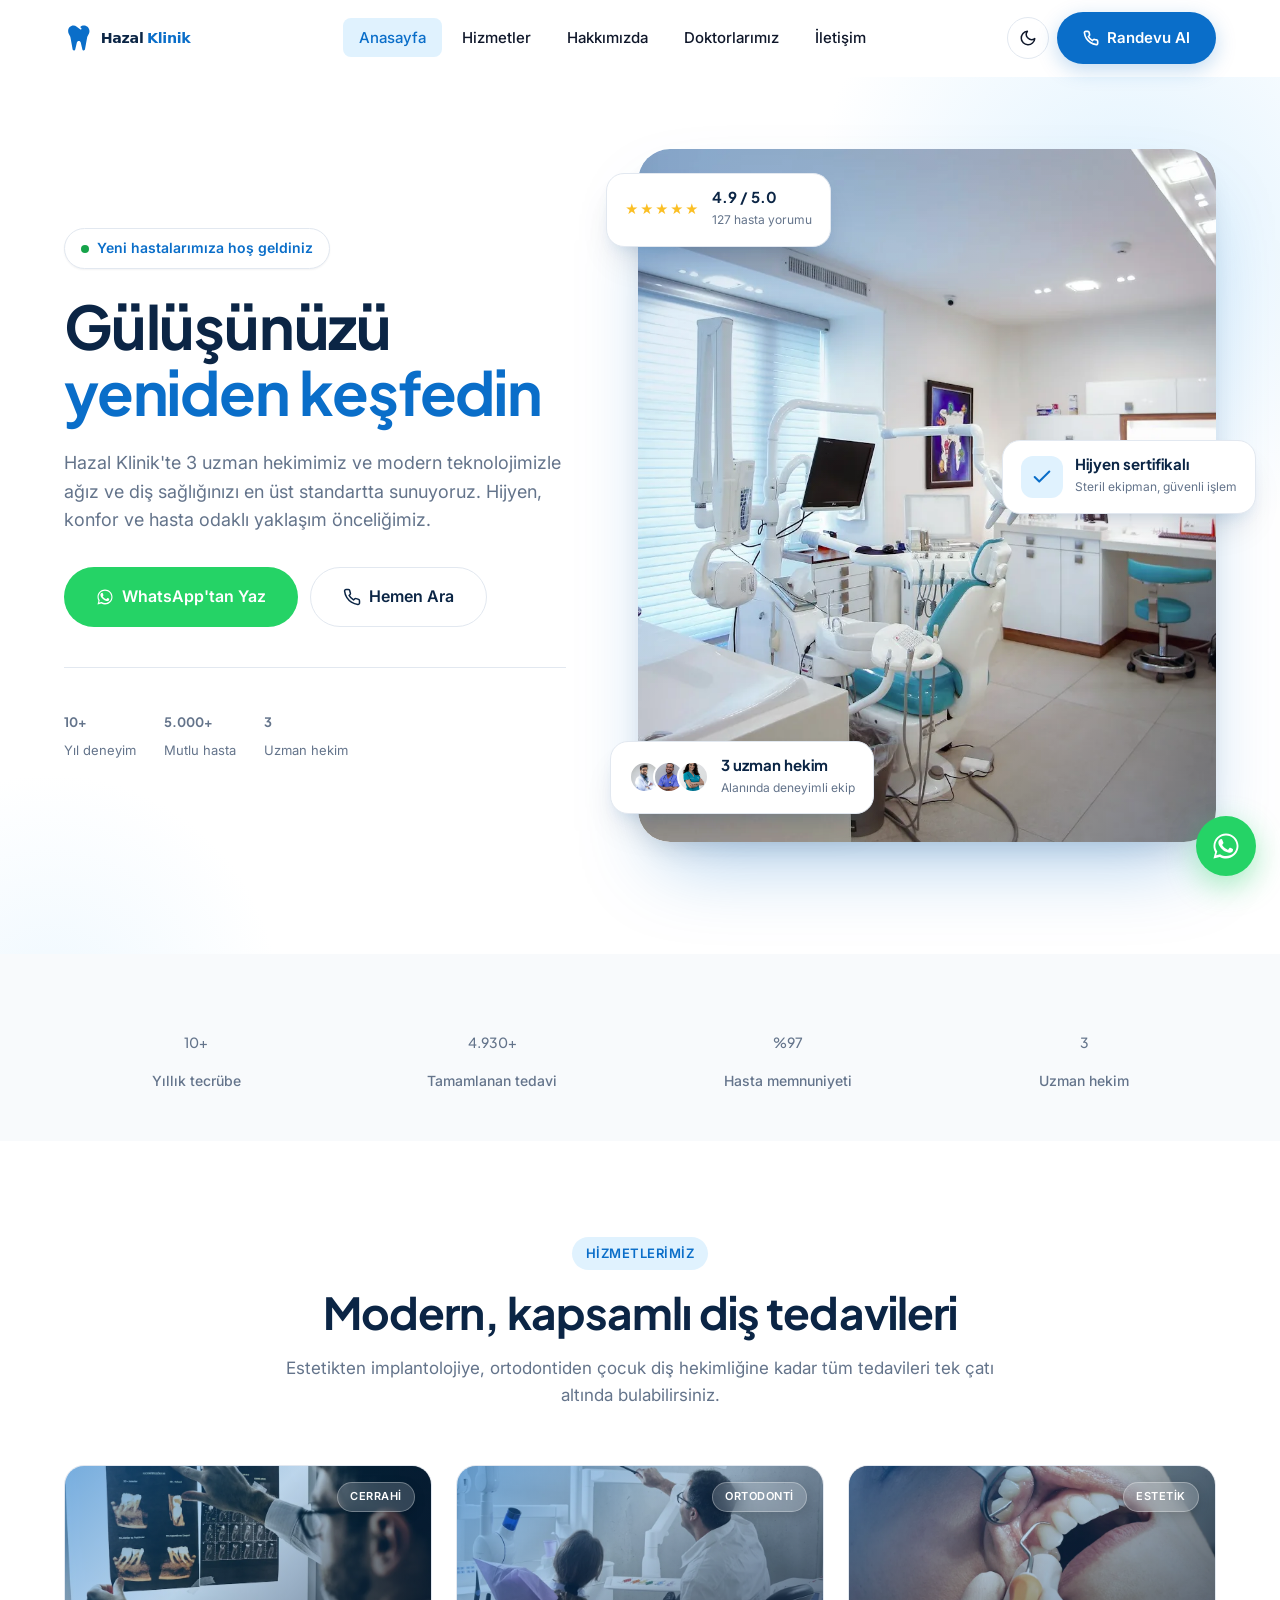
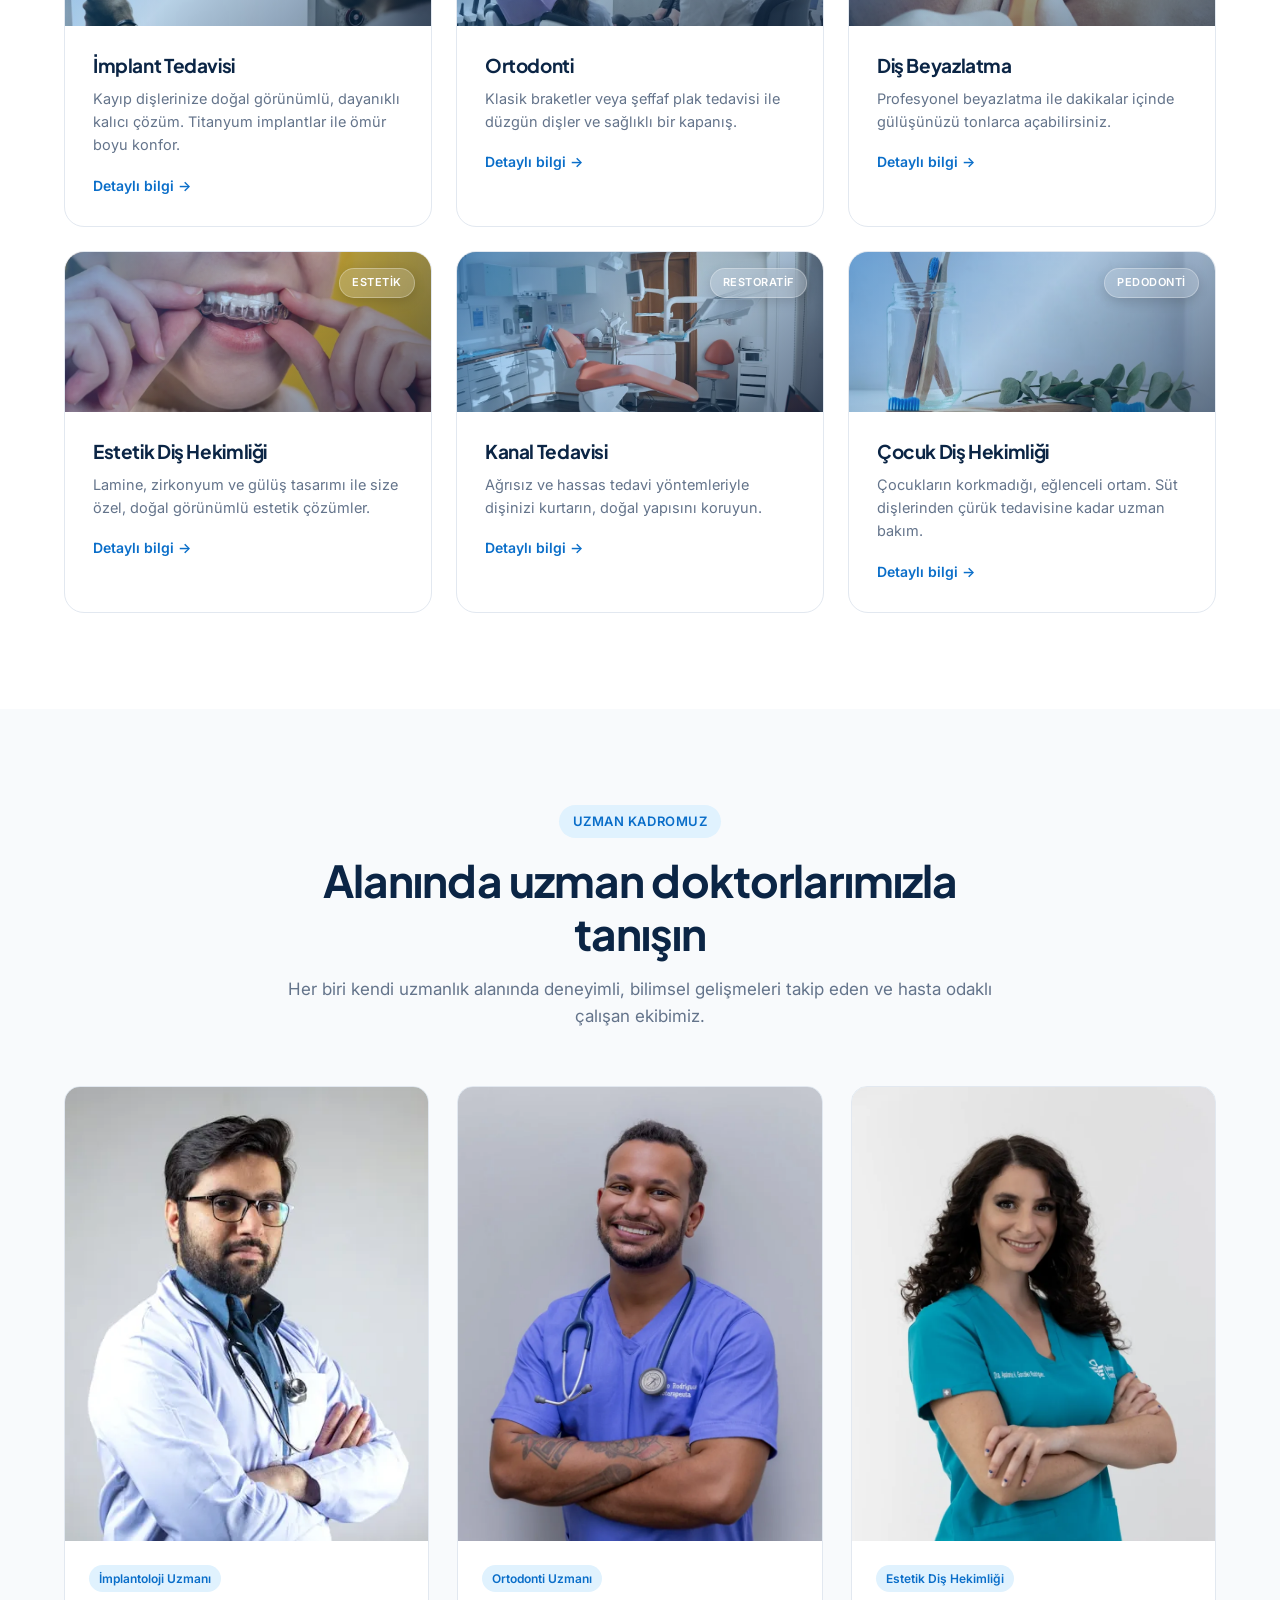
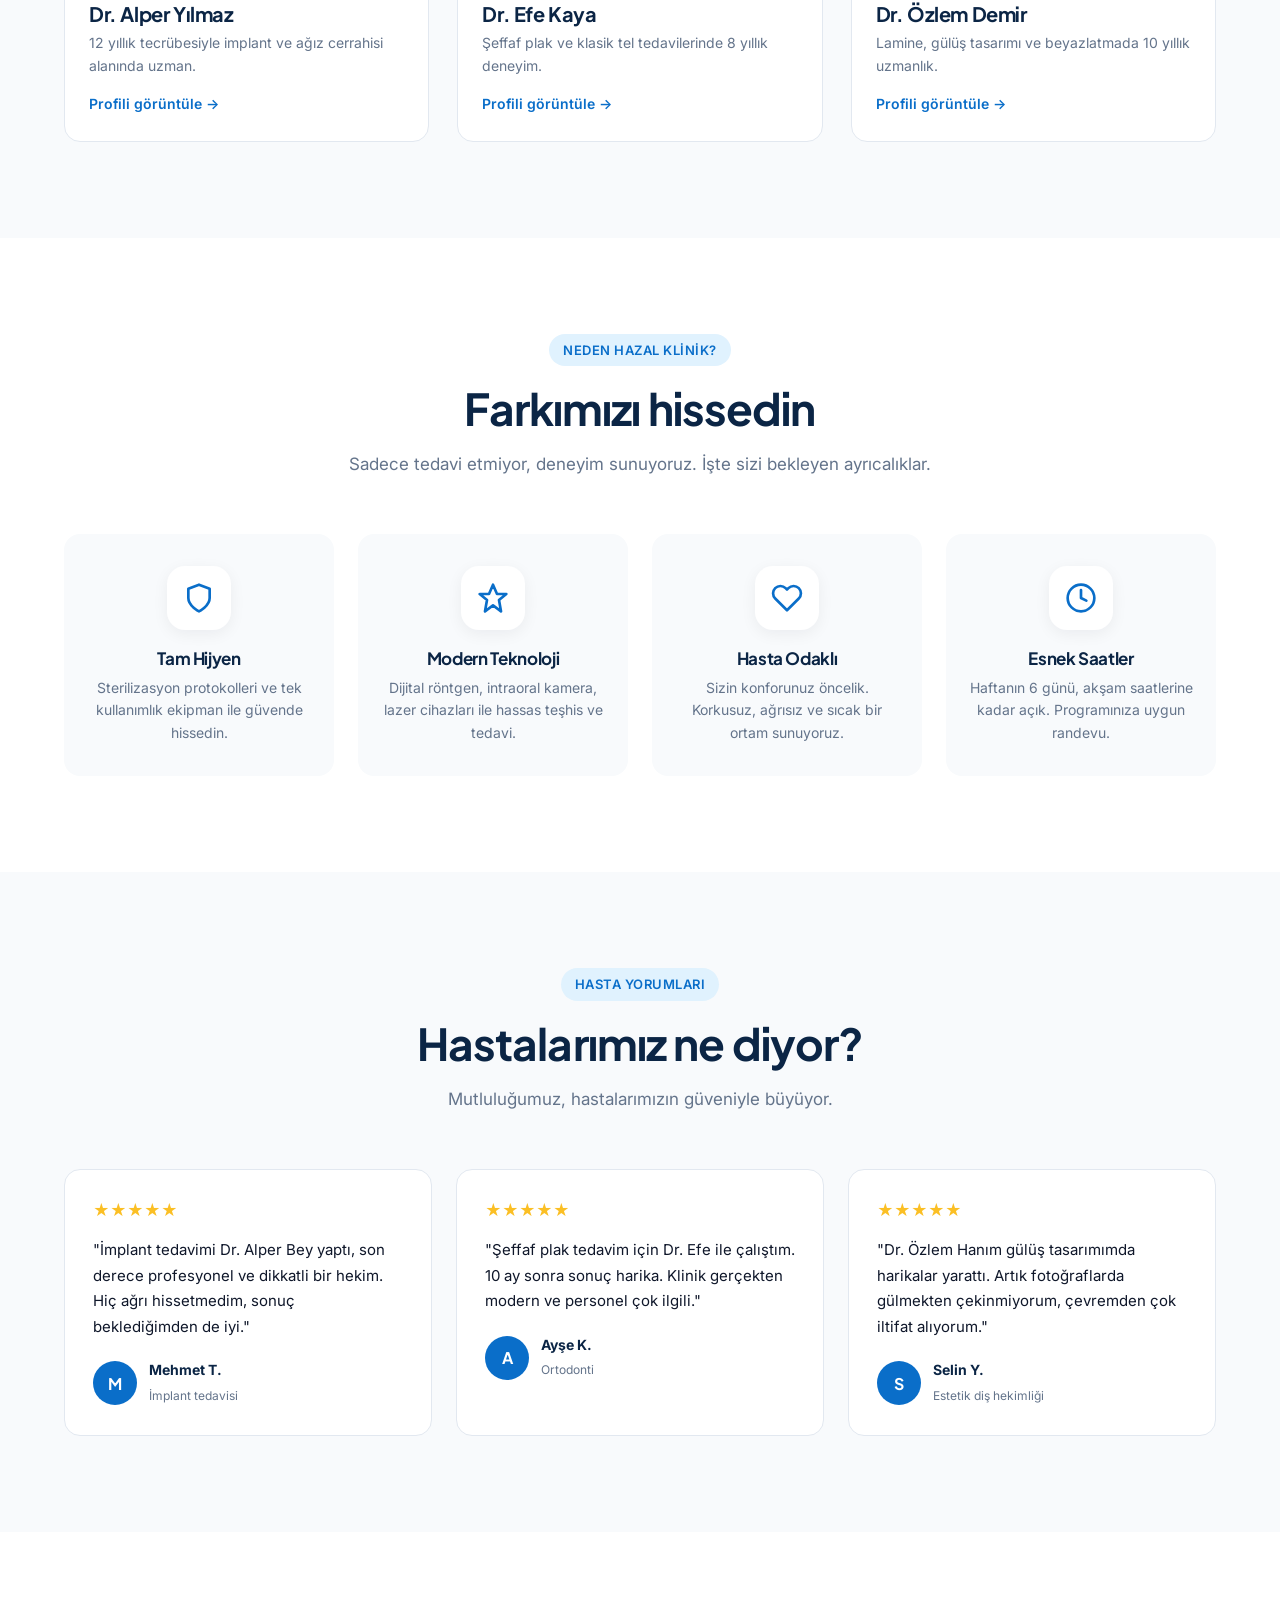
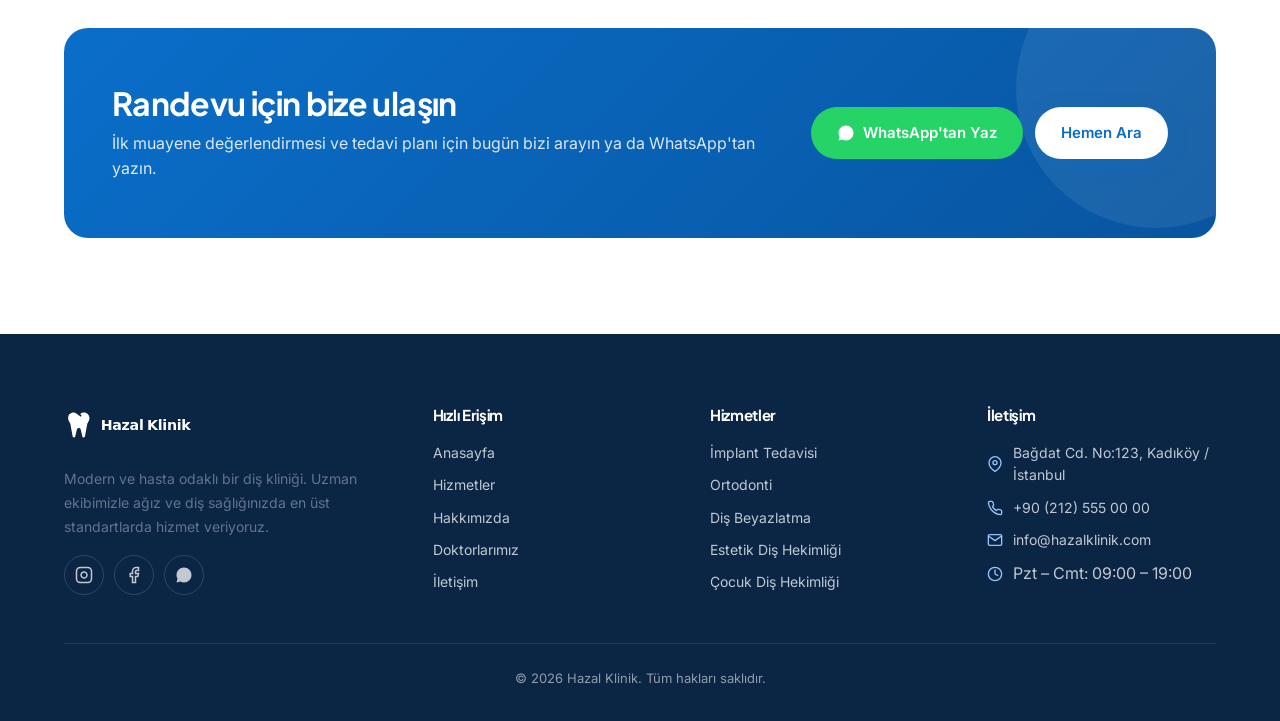
==== index.html @ 2b38f6cb "Initial commit: Hazal Klinik website - Multi-page static site (HTML/CSS/Vanilla JS) - Pages: home, s" ====
<!DOCTYPE html>
<html lang="tr">
<head>
  <meta charset="UTF-8">
  <meta name="viewport" content="width=device-width, initial-scale=1.0">
  <title>Hazal Klinik — Modern Diş Sağlığı Kliniği | İstanbul</title>
  <meta name="description" content="Hazal Klinik, alanında uzman 3 hekimle implant, ortodonti, estetik diş hekimliği ve daha fazlasında modern, hasta odaklı diş tedavi hizmetleri sunar.">
  <meta name="theme-color" content="#0a6ec9">
  <meta property="og:title" content="Hazal Klinik — Modern Diş Sağlığı Kliniği">
  <meta property="og:description" content="Uzman ekibimiz ve modern teknolojimizle gülüşünüze değer katıyoruz.">
  <meta property="og:type" content="website">
  <link rel="icon" type="image/svg+xml" href="assets/images/favicon.svg">
  <link rel="preconnect" href="https://fonts.googleapis.com">
  <link rel="preconnect" href="https://fonts.gstatic.com" crossorigin>
  <link href="https://fonts.googleapis.com/css2?family=Inter:wght@400;500;600&family=Plus+Jakarta+Sans:wght@500;600;700;800&display=swap" rel="stylesheet">
  <link rel="stylesheet" href="css/style.css">
  <script>
    (function() {
      try {
        var s = localStorage.getItem('theme');
        var t = s || (window.matchMedia && window.matchMedia('(prefers-color-scheme: dark)').matches ? 'dark' : 'light');
        document.documentElement.setAttribute('data-theme', t);
      } catch (_) {}
    })();
  </script>
</head>
<body>

<header class="site-header" id="siteHeader">
  <div class="container nav-wrap">
    <a href="index.html" class="logo" aria-label="Hazal Klinik anasayfa">
      <img class="logo-light" src="assets/images/logo.svg" alt="Hazal Klinik" width="260" height="64">
      <img class="logo-dark" src="assets/images/logo-dark.svg" alt="Hazal Klinik" width="260" height="64">
    </a>
    <nav class="site-nav" id="siteNav" aria-label="Ana menü">
      <ul class="nav-links">
        <li><a href="index.html" class="active">Anasayfa</a></li>
        <li><a href="hizmetler.html">Hizmetler</a></li>
        <li><a href="hakkimizda.html">Hakkımızda</a></li>
        <li><a href="doktorlar.html">Doktorlarımız</a></li>
        <li><a href="iletisim.html">İletişim</a></li>
      </ul>
    </nav>
    <div class="nav-cta">
      <button class="theme-toggle" id="themeToggle" type="button" aria-label="Koyu temaya geç" title="Tema değiştir">
        <svg class="icon-moon" viewBox="0 0 24 24" fill="none" stroke="currentColor" stroke-width="2" stroke-linecap="round" stroke-linejoin="round" aria-hidden="true"><path d="M21 12.79A9 9 0 1 1 11.21 3 7 7 0 0 0 21 12.79z"/></svg>
        <svg class="icon-sun" viewBox="0 0 24 24" fill="none" stroke="currentColor" stroke-width="2" stroke-linecap="round" stroke-linejoin="round" aria-hidden="true"><circle cx="12" cy="12" r="4"/><path d="M12 2v2M12 20v2M4.93 4.93l1.41 1.41M17.66 17.66l1.41 1.41M2 12h2M20 12h2M4.93 19.07l1.41-1.41M17.66 6.34l1.41-1.41"/></svg>
      </button>
      <a href="tel:+902125550000" class="btn btn-primary">
        <svg width="16" height="16" viewBox="0 0 24 24" fill="none" stroke="currentColor" stroke-width="2.5" stroke-linecap="round" stroke-linejoin="round"><path d="M22 16.92v3a2 2 0 0 1-2.18 2 19.79 19.79 0 0 1-8.63-3.07 19.5 19.5 0 0 1-6-6 19.79 19.79 0 0 1-3.07-8.67A2 2 0 0 1 4.11 2h3a2 2 0 0 1 2 1.72 12.84 12.84 0 0 0 .7 2.81 2 2 0 0 1-.45 2.11L8.09 9.91a16 16 0 0 0 6 6l1.27-1.27a2 2 0 0 1 2.11-.45 12.84 12.84 0 0 0 2.81.7A2 2 0 0 1 22 16.92z"/></svg>
        Randevu Al
      </a>
      <button class="nav-toggle" id="navToggle" aria-label="Menüyü aç/kapa" aria-expanded="false">
        <svg viewBox="0 0 24 24" fill="none" stroke="currentColor" stroke-width="2" stroke-linecap="round" stroke-linejoin="round"><line x1="3" y1="6" x2="21" y2="6"/><line x1="3" y1="12" x2="21" y2="12"/><line x1="3" y1="18" x2="21" y2="18"/></svg>
      </button>
    </div>
  </div>
</header>

<main>

  <!-- HERO -->
  <section class="hero">
    <div class="container hero-grid">
      <div class="hero-content">
        <span class="hero-eyebrow"><span class="dot"></span> Yeni hastalarımıza hoş geldiniz</span>
        <h1>Gülüşünüzü <span class="accent">yeniden keşfedin</span></h1>
        <p class="hero-lede">Hazal Klinik'te 3 uzman hekimimiz ve modern teknolojimizle ağız ve diş sağlığınızı en üst standartta sunuyoruz. Hijyen, konfor ve hasta odaklı yaklaşım önceliğimiz.</p>
        <div class="hero-ctas">
          <a href="https://wa.me/902125550000?text=Merhaba,%20randevu%20almak%20istiyorum." class="btn btn-whatsapp btn-lg" target="_blank" rel="noopener">
            <svg width="18" height="18" viewBox="0 0 24 24" fill="currentColor"><path d="M17.5 14.4c-.3-.2-1.8-.9-2-1-.3-.1-.5-.2-.7.2-.2.3-.8 1-.9 1.2-.2.2-.3.2-.6.1-.3-.2-1.3-.5-2.5-1.5-.9-.8-1.5-1.8-1.7-2.1-.2-.3 0-.5.1-.6.1-.1.3-.4.4-.5.1-.2.2-.3.3-.5.1-.2 0-.4 0-.5-.1-.2-.7-1.6-.9-2.2-.2-.6-.5-.5-.7-.5h-.6c-.2 0-.5.1-.8.4-.3.3-1 1-1 2.4 0 1.4 1 2.8 1.2 3 .1.2 2 3.1 4.9 4.3 2.9 1.2 2.9.8 3.4.7.5-.1 1.8-.7 2-1.4.2-.7.2-1.3.2-1.4-.1-.2-.3-.2-.6-.4zM12 2C6.5 2 2 6.5 2 12c0 1.8.5 3.5 1.3 5L2 22l5.1-1.3c1.5.8 3.2 1.3 4.9 1.3 5.5 0 10-4.5 10-10S17.5 2 12 2zm0 18c-1.6 0-3.1-.4-4.4-1.2l-.3-.2-3.2.8.9-3.1-.2-.3C3.9 14.7 3.5 13.4 3.5 12c0-4.7 3.8-8.5 8.5-8.5s8.5 3.8 8.5 8.5-3.8 8-8.5 8z"/></svg>
            WhatsApp'tan Yaz
          </a>
          <a href="tel:+902125550000" class="btn btn-outline btn-lg">
            <svg width="18" height="18" viewBox="0 0 24 24" fill="none" stroke="currentColor" stroke-width="2" stroke-linecap="round" stroke-linejoin="round"><path d="M22 16.92v3a2 2 0 0 1-2.18 2 19.79 19.79 0 0 1-8.63-3.07 19.5 19.5 0 0 1-6-6 19.79 19.79 0 0 1-3.07-8.67A2 2 0 0 1 4.11 2h3a2 2 0 0 1 2 1.72 12.84 12.84 0 0 0 .7 2.81 2 2 0 0 1-.45 2.11L8.09 9.91a16 16 0 0 0 6 6l1.27-1.27a2 2 0 0 1 2.11-.45 12.84 12.84 0 0 0 2.81.7A2 2 0 0 1 22 16.92z"/></svg>
            Hemen Ara
          </a>
        </div>
        <div class="hero-mini">
          <div><strong><span data-count="10" data-suffix="+">0</span></strong><span>Yıl deneyim</span></div>
          <div><strong><span data-count="5000" data-suffix="+">0</span></strong><span>Mutlu hasta</span></div>
          <div><strong><span data-count="3">0</span></strong><span>Uzman hekim</span></div>
        </div>
      </div>
      <div class="hero-visual">
        <picture>
          <source srcset="assets/images/hero/hero-main.webp" type="image/webp">
          <img src="assets/images/hero/hero-main.jpg" alt="Hazal Klinik modern diş tedavi ortamı" width="800" height="1000" fetchpriority="high">
        </picture>

        <div class="hero-card hc-1">
          <div class="hero-card-rating" aria-label="5 yıldız">★★★★★</div>
          <div>
            <strong>4.9 / 5.0</strong>
            <span>127 hasta yorumu</span>
          </div>
        </div>

        <div class="hero-card hc-2">
          <div class="hero-card-icon">
            <svg width="22" height="22" viewBox="0 0 24 24" fill="none" stroke="currentColor" stroke-width="2.2" stroke-linecap="round" stroke-linejoin="round"><path d="M20 6L9 17l-5-5"/></svg>
          </div>
          <div>
            <strong>Hijyen sertifikalı</strong>
            <span>Steril ekipman, güvenli işlem</span>
          </div>
        </div>

        <div class="hero-card hc-3">
          <div class="hero-card-avatars" aria-hidden="true">
            <span class="av" style="background-image: url('assets/images/doctors/dr-alper.webp');"></span>
            <span class="av" style="background-image: url('assets/images/doctors/dr-efe.webp');"></span>
            <span class="av" style="background-image: url('assets/images/doctors/dr-ozlem.webp');"></span>
          </div>
          <div>
            <strong>3 uzman hekim</strong>
            <span>Alanında deneyimli ekip</span>
          </div>
        </div>
      </div>
    </div>
  </section>

  <!-- TRUST BAR -->
  <section class="trust-bar">
    <div class="container">
      <div class="trust-grid">
        <div class="trust-item reveal"><strong><span data-count="10" data-suffix="+">0</span></strong><span>Yıllık tecrübe</span></div>
        <div class="trust-item reveal"><strong><span data-count="5000" data-suffix="+">0</span></strong><span>Tamamlanan tedavi</span></div>
        <div class="trust-item reveal"><strong><span data-count="98" data-prefix="%">0</span></strong><span>Hasta memnuniyeti</span></div>
        <div class="trust-item reveal"><strong><span data-count="3">0</span></strong><span>Uzman hekim</span></div>
      </div>
    </div>
  </section>

  <!-- SERVICES SUMMARY -->
  <section id="hizmetler-ozet">
    <div class="container">
      <div class="section-head">
        <span class="eyebrow">Hizmetlerimiz</span>
        <h2>Modern, kapsamlı diş tedavileri</h2>
        <p>Estetikten implantolojiye, ortodontiden çocuk diş hekimliğine kadar tüm tedavileri tek çatı altında bulabilirsiniz.</p>
      </div>
      <div class="services-grid">
        <article class="service-card reveal">
          <div class="header">
            <picture><source srcset="assets/images/services/implant.webp" type="image/webp"><img src="assets/images/services/implant.jpg" alt="" loading="lazy"></picture>
            <span class="cat">Cerrahi</span>
          </div>
          <div class="icon"><svg viewBox="0 0 24 24" fill="none" stroke="currentColor" stroke-width="2" stroke-linecap="round" stroke-linejoin="round"><path d="M12 2v20M5 9l7-7 7 7M5 15l7 7 7-7"/></svg></div>
          <div class="body">
            <h3>İmplant Tedavisi</h3>
            <p>Kayıp dişlerinize doğal görünümlü, dayanıklı kalıcı çözüm. Titanyum implantlar ile ömür boyu konfor.</p>
            <a href="hizmetler.html" class="link">Detaylı bilgi →</a>
          </div>
        </article>
        <article class="service-card reveal">
          <div class="header">
            <picture><source srcset="assets/images/services/ortodonti.webp" type="image/webp"><img src="assets/images/services/ortodonti.jpg" alt="" loading="lazy"></picture>
            <span class="cat">Ortodonti</span>
          </div>
          <div class="icon"><svg viewBox="0 0 24 24" fill="none" stroke="currentColor" stroke-width="2" stroke-linecap="round" stroke-linejoin="round"><circle cx="12" cy="12" r="9"/><path d="M3 12h18M12 3a14 14 0 0 1 0 18M12 3a14 14 0 0 0 0 18"/></svg></div>
          <div class="body">
            <h3>Ortodonti</h3>
            <p>Klasik braketler veya şeffaf plak tedavisi ile düzgün dişler ve sağlıklı bir kapanış.</p>
            <a href="hizmetler.html" class="link">Detaylı bilgi →</a>
          </div>
        </article>
        <article class="service-card reveal">
          <div class="header">
            <picture><source srcset="assets/images/services/beyazlatma.webp" type="image/webp"><img src="assets/images/services/beyazlatma.jpg" alt="" loading="lazy"></picture>
            <span class="cat">Estetik</span>
          </div>
          <div class="icon"><svg viewBox="0 0 24 24" fill="none" stroke="currentColor" stroke-width="2" stroke-linecap="round" stroke-linejoin="round"><path d="M12 2l2.4 7.4H22l-6.2 4.5 2.4 7.4L12 16.8 5.8 21.3l2.4-7.4L2 9.4h7.6z"/></svg></div>
          <div class="body">
            <h3>Diş Beyazlatma</h3>
            <p>Profesyonel beyazlatma ile dakikalar içinde gülüşünüzü tonlarca açabilirsiniz.</p>
            <a href="hizmetler.html" class="link">Detaylı bilgi →</a>
          </div>
        </article>
        <article class="service-card reveal">
          <div class="header">
            <picture><source srcset="assets/images/services/estetik.webp" type="image/webp"><img src="assets/images/services/estetik.jpg" alt="" loading="lazy"></picture>
            <span class="cat">Estetik</span>
          </div>
          <div class="icon"><svg viewBox="0 0 24 24" fill="none" stroke="currentColor" stroke-width="2" stroke-linecap="round" stroke-linejoin="round"><path d="M20.84 4.61a5.5 5.5 0 0 0-7.78 0L12 5.67l-1.06-1.06a5.5 5.5 0 0 0-7.78 7.78l1.06 1.06L12 21.23l7.78-7.78 1.06-1.06a5.5 5.5 0 0 0 0-7.78z"/></svg></div>
          <div class="body">
            <h3>Estetik Diş Hekimliği</h3>
            <p>Lamine, zirkonyum ve gülüş tasarımı ile size özel, doğal görünümlü estetik çözümler.</p>
            <a href="hizmetler.html" class="link">Detaylı bilgi →</a>
          </div>
        </article>
        <article class="service-card reveal">
          <div class="header">
            <picture><source srcset="assets/images/services/kanal.webp" type="image/webp"><img src="assets/images/services/kanal.jpg" alt="" loading="lazy"></picture>
            <span class="cat">Restoratif</span>
          </div>
          <div class="icon"><svg viewBox="0 0 24 24" fill="none" stroke="currentColor" stroke-width="2" stroke-linecap="round" stroke-linejoin="round"><path d="M9 11V7a3 3 0 0 1 6 0v4M5 11h14v10H5z"/></svg></div>
          <div class="body">
            <h3>Kanal Tedavisi</h3>
            <p>Ağrısız ve hassas tedavi yöntemleriyle dişinizi kurtarın, doğal yapısını koruyun.</p>
            <a href="hizmetler.html" class="link">Detaylı bilgi →</a>
          </div>
        </article>
        <article class="service-card reveal">
          <div class="header">
            <picture><source srcset="assets/images/services/cocuk.webp" type="image/webp"><img src="assets/images/services/cocuk.jpg" alt="" loading="lazy"></picture>
            <span class="cat">Pedodonti</span>
          </div>
          <div class="icon"><svg viewBox="0 0 24 24" fill="none" stroke="currentColor" stroke-width="2" stroke-linecap="round" stroke-linejoin="round"><path d="M20.84 4.61a5.5 5.5 0 0 0-7.78 0L12 5.67l-1.06-1.06a5.5 5.5 0 0 0-7.78 7.78L12 21.23l8.84-8.84a5.5 5.5 0 0 0 0-7.78z"/></svg></div>
          <div class="body">
            <h3>Çocuk Diş Hekimliği</h3>
            <p>Çocukların korkmadığı, eğlenceli ortam. Süt dişlerinden çürük tedavisine kadar uzman bakım.</p>
            <a href="hizmetler.html" class="link">Detaylı bilgi →</a>
          </div>
        </article>
      </div>
    </div>
  </section>

  <!-- DOCTORS -->
  <section style="background: var(--c-bg-alt);">
    <div class="container">
      <div class="section-head">
        <span class="eyebrow">Uzman Kadromuz</span>
        <h2>Alanında uzman doktorlarımızla tanışın</h2>
        <p>Her biri kendi uzmanlık alanında deneyimli, bilimsel gelişmeleri takip eden ve hasta odaklı çalışan ekibimiz.</p>
      </div>
      <div class="doctors-grid">
        <article class="doctor-card reveal">
          <div class="portrait">
            <picture>
              <source srcset="assets/images/doctors/dr-alper.webp" type="image/webp">
              <img src="assets/images/doctors/dr-alper.jpg" alt="Dr. Alper Yılmaz" loading="lazy" width="400" height="500">
            </picture>
          </div>
          <div class="body">
            <span class="tag">İmplantoloji Uzmanı</span>
            <h3>Dr. Alper Yılmaz</h3>
            <p>12 yıllık tecrübesiyle implant ve ağız cerrahisi alanında uzman.</p>
            <a href="doktor-alper.html" class="link">Profili görüntüle →</a>
          </div>
        </article>
        <article class="doctor-card reveal">
          <div class="portrait">
            <picture>
              <source srcset="assets/images/doctors/dr-efe.webp" type="image/webp">
              <img src="assets/images/doctors/dr-efe.jpg" alt="Dr. Efe Kaya" loading="lazy" width="400" height="500">
            </picture>
          </div>
          <div class="body">
            <span class="tag">Ortodonti Uzmanı</span>
            <h3>Dr. Efe Kaya</h3>
            <p>Şeffaf plak ve klasik tel tedavilerinde 8 yıllık deneyim.</p>
            <a href="doktor-efe.html" class="link">Profili görüntüle →</a>
          </div>
        </article>
        <article class="doctor-card reveal">
          <div class="portrait">
            <picture>
              <source srcset="assets/images/doctors/dr-ozlem.webp" type="image/webp">
              <img src="assets/images/doctors/dr-ozlem.jpg" alt="Dr. Özlem Demir" loading="lazy" width="400" height="500">
            </picture>
          </div>
          <div class="body">
            <span class="tag">Estetik Diş Hekimliği</span>
            <h3>Dr. Özlem Demir</h3>
            <p>Lamine, gülüş tasarımı ve beyazlatmada 10 yıllık uzmanlık.</p>
            <a href="doktor-ozlem.html" class="link">Profili görüntüle →</a>
          </div>
        </article>
      </div>
    </div>
  </section>

  <!-- WHY US -->
  <section>
    <div class="container">
      <div class="section-head">
        <span class="eyebrow">Neden Hazal Klinik?</span>
        <h2>Farkımızı hissedin</h2>
        <p>Sadece tedavi etmiyor, deneyim sunuyoruz. İşte sizi bekleyen ayrıcalıklar.</p>
      </div>
      <div class="values-grid">
        <div class="value reveal">
          <div class="icon"><svg width="32" height="32" viewBox="0 0 24 24" fill="none" stroke="currentColor" stroke-width="2" stroke-linecap="round" stroke-linejoin="round"><path d="M12 22s8-4 8-10V5l-8-3-8 3v7c0 6 8 10 8 10z"/></svg></div>
          <h3>Tam Hijyen</h3>
          <p>Sterilizasyon protokolleri ve tek kullanımlık ekipman ile güvende hissedin.</p>
        </div>
        <div class="value reveal">
          <div class="icon"><svg width="32" height="32" viewBox="0 0 24 24" fill="none" stroke="currentColor" stroke-width="2" stroke-linecap="round" stroke-linejoin="round"><path d="M12 2l3 7h7l-5.5 4.5L18 22l-6-4.5L6 22l1.5-8.5L2 9h7z"/></svg></div>
          <h3>Modern Teknoloji</h3>
          <p>Dijital röntgen, intraoral kamera, lazer cihazları ile hassas teşhis ve tedavi.</p>
        </div>
        <div class="value reveal">
          <div class="icon"><svg width="32" height="32" viewBox="0 0 24 24" fill="none" stroke="currentColor" stroke-width="2" stroke-linecap="round" stroke-linejoin="round"><path d="M20.84 4.61a5.5 5.5 0 0 0-7.78 0L12 5.67l-1.06-1.06a5.5 5.5 0 0 0-7.78 7.78L12 21.23l8.84-8.84a5.5 5.5 0 0 0 0-7.78z"/></svg></div>
          <h3>Hasta Odaklı</h3>
          <p>Sizin konforunuz öncelik. Korkusuz, ağrısız ve sıcak bir ortam sunuyoruz.</p>
        </div>
        <div class="value reveal">
          <div class="icon"><svg width="32" height="32" viewBox="0 0 24 24" fill="none" stroke="currentColor" stroke-width="2" stroke-linecap="round" stroke-linejoin="round"><circle cx="12" cy="12" r="10"/><polyline points="12 6 12 12 16 14"/></svg></div>
          <h3>Esnek Saatler</h3>
          <p>Haftanın 6 günü, akşam saatlerine kadar açık. Programınıza uygun randevu.</p>
        </div>
      </div>
    </div>
  </section>

  <!-- TESTIMONIALS -->
  <section style="background: var(--c-bg-alt);">
    <div class="container">
      <div class="section-head">
        <span class="eyebrow">Hasta Yorumları</span>
        <h2>Hastalarımız ne diyor?</h2>
        <p>Mutluluğumuz, hastalarımızın güveniyle büyüyor.</p>
      </div>
      <div class="testimonials-grid">
        <article class="testimonial reveal">
          <div class="stars">★★★★★</div>
          <blockquote>"İmplant tedavimi Dr. Alper Bey yaptı, son derece profesyonel ve dikkatli bir hekim. Hiç ağrı hissetmedim, sonuç beklediğimden de iyi."</blockquote>
          <div class="who">
            <div class="avatar">M</div>
            <div><strong>Mehmet T.</strong><span>İmplant tedavisi</span></div>
          </div>
        </article>
        <article class="testimonial reveal">
          <div class="stars">★★★★★</div>
          <blockquote>"Şeffaf plak tedavim için Dr. Efe ile çalıştım. 10 ay sonra sonuç harika. Klinik gerçekten modern ve personel çok ilgili."</blockquote>
          <div class="who">
            <div class="avatar">A</div>
            <div><strong>Ayşe K.</strong><span>Ortodonti</span></div>
          </div>
        </article>
        <article class="testimonial reveal">
          <div class="stars">★★★★★</div>
          <blockquote>"Dr. Özlem Hanım gülüş tasarımımda harikalar yarattı. Artık fotoğraflarda gülmekten çekinmiyorum, çevremden çok iltifat alıyorum."</blockquote>
          <div class="who">
            <div class="avatar">S</div>
            <div><strong>Selin Y.</strong><span>Estetik diş hekimliği</span></div>
          </div>
        </article>
      </div>
    </div>
  </section>

  <!-- CTA BANNER -->
  <section>
    <div class="container">
      <div class="cta-banner reveal">
        <div>
          <h2>Randevu için bize ulaşın</h2>
          <p>İlk muayene değerlendirmesi ve tedavi planı için bugün bizi arayın ya da WhatsApp'tan yazın.</p>
        </div>
        <div class="ctas">
          <a href="https://wa.me/902125550000?text=Merhaba,%20randevu%20almak%20istiyorum." class="btn btn-whatsapp" target="_blank" rel="noopener">
            <svg width="18" height="18" viewBox="0 0 24 24" fill="currentColor"><path d="M17.5 14.4c-.3-.2-1.8-.9-2-1-.3-.1-.5-.2-.7.2-.2.3-.8 1-.9 1.2-.2.2-.3.2-.6.1-.3-.2-1.3-.5-2.5-1.5-.9-.8-1.5-1.8-1.7-2.1-.2-.3 0-.5.1-.6.1-.1.3-.4.4-.5.1-.2.2-.3.3-.5.1-.2 0-.4 0-.5-.1-.2-.7-1.6-.9-2.2-.2-.6-.5-.5-.7-.5h-.6c-.2 0-.5.1-.8.4-.3.3-1 1-1 2.4 0 1.4 1 2.8 1.2 3 .1.2 2 3.1 4.9 4.3 2.9 1.2 2.9.8 3.4.7.5-.1 1.8-.7 2-1.4.2-.7.2-1.3.2-1.4-.1-.2-.3-.2-.6-.4zM12 2C6.5 2 2 6.5 2 12c0 1.8.5 3.5 1.3 5L2 22l5.1-1.3c1.5.8 3.2 1.3 4.9 1.3 5.5 0 10-4.5 10-10S17.5 2 12 2z"/></svg>
            WhatsApp'tan Yaz
          </a>
          <a href="tel:+902125550000" class="btn btn-primary">Hemen Ara</a>
        </div>
      </div>
    </div>
  </section>

</main>

<!-- FOOTER -->
<footer class="site-footer">
  <div class="container">
    <div class="footer-grid">
      <div>
        <a href="index.html" class="logo">
      <img class="logo-light" src="assets/images/logo.svg" alt="Hazal Klinik" width="260" height="64">
      <img class="logo-dark" src="assets/images/logo-dark.svg" alt="Hazal Klinik" width="260" height="64">
    </a>
        <p class="footer-about">Modern ve hasta odaklı bir diş kliniği. Uzman ekibimizle ağız ve diş sağlığınızda en üst standartlarda hizmet veriyoruz.</p>
        <div class="footer-social">
          <a href="#" aria-label="Instagram"><svg width="18" height="18" viewBox="0 0 24 24" fill="none" stroke="currentColor" stroke-width="2"><rect x="2" y="2" width="20" height="20" rx="5"/><path d="M16 11.37A4 4 0 1 1 12.63 8 4 4 0 0 1 16 11.37zM17.5 6.5h.01"/></svg></a>
          <a href="#" aria-label="Facebook"><svg width="18" height="18" viewBox="0 0 24 24" fill="none" stroke="currentColor" stroke-width="2"><path d="M18 2h-3a5 5 0 0 0-5 5v3H7v4h3v8h4v-8h3l1-4h-4V7a1 1 0 0 1 1-1h3z"/></svg></a>
          <a href="#" aria-label="WhatsApp"><svg width="18" height="18" viewBox="0 0 24 24" fill="currentColor"><path d="M17.5 14.4c-.3-.2-1.8-.9-2-1-.3-.1-.5-.2-.7.2-.2.3-.8 1-.9 1.2-.2.2-.3.2-.6.1-.3-.2-1.3-.5-2.5-1.5-.9-.8-1.5-1.8-1.7-2.1-.2-.3 0-.5.1-.6.1-.1.3-.4.4-.5.1-.2.2-.3.3-.5.1-.2 0-.4 0-.5-.1-.2-.7-1.6-.9-2.2-.2-.6-.5-.5-.7-.5h-.6c-.2 0-.5.1-.8.4-.3.3-1 1-1 2.4 0 1.4 1 2.8 1.2 3 .1.2 2 3.1 4.9 4.3 2.9 1.2 2.9.8 3.4.7.5-.1 1.8-.7 2-1.4.2-.7.2-1.3.2-1.4-.1-.2-.3-.2-.6-.4zM12 2C6.5 2 2 6.5 2 12c0 1.8.5 3.5 1.3 5L2 22l5.1-1.3c1.5.8 3.2 1.3 4.9 1.3 5.5 0 10-4.5 10-10S17.5 2 12 2z"/></svg></a>
        </div>
      </div>
      <div class="footer-col">
        <h4>Hızlı Erişim</h4>
        <ul>
          <li><a href="index.html">Anasayfa</a></li>
          <li><a href="hizmetler.html">Hizmetler</a></li>
          <li><a href="hakkimizda.html">Hakkımızda</a></li>
          <li><a href="doktorlar.html">Doktorlarımız</a></li>
          <li><a href="iletisim.html">İletişim</a></li>
        </ul>
      </div>
      <div class="footer-col">
        <h4>Hizmetler</h4>
        <ul>
          <li><a href="hizmetler.html">İmplant Tedavisi</a></li>
          <li><a href="hizmetler.html">Ortodonti</a></li>
          <li><a href="hizmetler.html">Diş Beyazlatma</a></li>
          <li><a href="hizmetler.html">Estetik Diş Hekimliği</a></li>
          <li><a href="hizmetler.html">Çocuk Diş Hekimliği</a></li>
        </ul>
      </div>
      <div class="footer-col">
        <h4>İletişim</h4>
        <ul>
          <li>
            <svg class="ico" width="16" height="16" viewBox="0 0 24 24" fill="none" stroke="currentColor" stroke-width="2" stroke-linecap="round" stroke-linejoin="round"><path d="M21 10c0 7-9 13-9 13s-9-6-9-13a9 9 0 0 1 18 0z"/><circle cx="12" cy="10" r="3"/></svg>
            <a href="iletisim.html">Bağdat Cd. No:123, Kadıköy / İstanbul</a>
          </li>
          <li>
            <svg class="ico" width="16" height="16" viewBox="0 0 24 24" fill="none" stroke="currentColor" stroke-width="2" stroke-linecap="round" stroke-linejoin="round"><path d="M22 16.92v3a2 2 0 0 1-2.18 2 19.79 19.79 0 0 1-8.63-3.07 19.5 19.5 0 0 1-6-6 19.79 19.79 0 0 1-3.07-8.67A2 2 0 0 1 4.11 2h3a2 2 0 0 1 2 1.72c.13.96.37 1.9.7 2.81a2 2 0 0 1-.45 2.11L8.09 9.91a16 16 0 0 0 6 6l1.27-1.27a2 2 0 0 1 2.11-.45c.91.33 1.85.57 2.81.7A2 2 0 0 1 22 16.92z"/></svg>
            <a href="tel:+902125550000">+90 (212) 555 00 00</a>
          </li>
          <li>
            <svg class="ico" width="16" height="16" viewBox="0 0 24 24" fill="none" stroke="currentColor" stroke-width="2" stroke-linecap="round" stroke-linejoin="round"><path d="M4 4h16c1.1 0 2 .9 2 2v12c0 1.1-.9 2-2 2H4c-1.1 0-2-.9-2-2V6c0-1.1.9-2 2-2z"/><polyline points="22,6 12,13 2,6"/></svg>
            <a href="mailto:info@hazalklinik.com">info@hazalklinik.com</a>
          </li>
          <li>
            <svg class="ico" width="16" height="16" viewBox="0 0 24 24" fill="none" stroke="currentColor" stroke-width="2" stroke-linecap="round" stroke-linejoin="round"><circle cx="12" cy="12" r="10"/><polyline points="12 6 12 12 16 14"/></svg>
            <span>Pzt – Cmt: 09:00 – 19:00</span>
          </li>
        </ul>
      </div>
    </div>
    <div class="footer-bottom">
      © <span id="year">2026</span> Hazal Klinik. Tüm hakları saklıdır.
    </div>
  </div>
</footer>

<!-- Floating WhatsApp -->
<a href="https://wa.me/902125550000?text=Merhaba,%20randevu%20almak%20istiyorum." class="float-wa" target="_blank" rel="noopener" aria-label="WhatsApp'tan iletişim">
  <svg viewBox="0 0 24 24" fill="currentColor"><path d="M17.5 14.4c-.3-.2-1.8-.9-2-1-.3-.1-.5-.2-.7.2-.2.3-.8 1-.9 1.2-.2.2-.3.2-.6.1-.3-.2-1.3-.5-2.5-1.5-.9-.8-1.5-1.8-1.7-2.1-.2-.3 0-.5.1-.6.1-.1.3-.4.4-.5.1-.2.2-.3.3-.5.1-.2 0-.4 0-.5-.1-.2-.7-1.6-.9-2.2-.2-.6-.5-.5-.7-.5h-.6c-.2 0-.5.1-.8.4-.3.3-1 1-1 2.4 0 1.4 1 2.8 1.2 3 .1.2 2 3.1 4.9 4.3 2.9 1.2 2.9.8 3.4.7.5-.1 1.8-.7 2-1.4.2-.7.2-1.3.2-1.4-.1-.2-.3-.2-.6-.4zM12 2C6.5 2 2 6.5 2 12c0 1.8.5 3.5 1.3 5L2 22l5.1-1.3c1.5.8 3.2 1.3 4.9 1.3 5.5 0 10-4.5 10-10S17.5 2 12 2zm0 18c-1.6 0-3.1-.4-4.4-1.2l-.3-.2-3.2.8.9-3.1-.2-.3C3.9 14.7 3.5 13.4 3.5 12c0-4.7 3.8-8.5 8.5-8.5s8.5 3.8 8.5 8.5-3.8 8-8.5 8z"/></svg>
</a>

<script src="js/main.js"></script>
</body>
</html>
---- css/style.css ----
/* ============================================
   Hazal Klinik — Tasarım Sistemi
   ============================================ */

:root {
  /* Brand */
  --c-primary: #0a6ec9;
  --c-primary-dark: #0855a0;
  --c-primary-soft: #e0f2fe;
  --c-success: #16a34a;
  --c-whatsapp: #25d366;

  /* Surfaces & text — LIGHT (default) */
  --c-dark: #0b2545;          /* footer / headings */
  --c-text: #0f172a;
  --c-muted: #64748b;
  --c-border: #e2e8f0;
  --c-bg: #ffffff;
  --c-bg-alt: #f8fafc;
  --c-surface: #ffffff;       /* card backgrounds */
  --c-surface-2: #f8fafc;     /* nested cards */
  --c-white: #ffffff;
  --c-header-bg: rgba(255, 255, 255, .85);
  --c-on-primary: #ffffff;
  --c-hero-glow: var(--c-primary-soft);
  --c-overlay-soft: rgba(255, 255, 255, .9);

  --shadow-sm: 0 1px 2px rgba(15, 23, 42, .05);
  --shadow: 0 4px 16px rgba(15, 23, 42, .06);
  --shadow-lg: 0 24px 48px -16px rgba(10, 110, 201, .18);

  /* Layout */
  --radius-sm: 8px;
  --radius: 16px;
  --radius-lg: 24px;
  --radius-pill: 999px;
  --container: 1200px;
  --header-h: 76px;
  --font-head: 'Plus Jakarta Sans', system-ui, -apple-system, sans-serif;
  --font-body: 'Inter', system-ui, -apple-system, sans-serif;
  --t: .25s cubic-bezier(.4, 0, .2, 1);

  color-scheme: light;
}

[data-theme="dark"] {
  --c-primary: #3b9eff;
  --c-primary-dark: #2b7fd6;
  --c-primary-soft: rgba(59, 158, 255, .14);

  --c-dark: #e6edf6;          /* headings — light text on dark */
  --c-text: #e6edf6;
  --c-muted: #94a3b8;
  --c-border: rgba(255, 255, 255, .08);
  --c-bg: #0b1220;
  --c-bg-alt: #0f1a2e;
  --c-surface: #0f1a2e;
  --c-surface-2: #14223a;
  --c-header-bg: rgba(11, 18, 32, .75);
  --c-on-primary: #0b1220;
  --c-hero-glow: rgba(59, 158, 255, .18);
  --c-overlay-soft: rgba(15, 26, 46, .85);

  --shadow-sm: 0 1px 2px rgba(0, 0, 0, .3);
  --shadow: 0 4px 16px rgba(0, 0, 0, .35);
  --shadow-lg: 0 24px 48px -16px rgba(0, 0, 0, .55);

  color-scheme: dark;
}

body { transition: background-color .3s ease, color .3s ease; }

/* Reset */
*, *::before, *::after { box-sizing: border-box; margin: 0; padding: 0; }
html { scroll-behavior: smooth; }
body {
  font-family: var(--font-body);
  font-size: 16px;
  line-height: 1.6;
  color: var(--c-text);
  background: var(--c-bg);
  -webkit-font-smoothing: antialiased;
  -moz-osx-font-smoothing: grayscale;
}
img, svg, video { display: block; max-width: 100%; height: auto; }
a { color: inherit; text-decoration: none; }
button { font: inherit; cursor: pointer; border: 0; background: none; color: inherit; }
ul { list-style: none; }
h1, h2, h3, h4 { font-family: var(--font-head); color: var(--c-dark); line-height: 1.2; font-weight: 700; letter-spacing: -0.02em; }
p { color: var(--c-muted); }

/* Container */
.container { width: 100%; max-width: var(--container); margin: 0 auto; padding: 0 24px; }

/* Buttons */
.btn {
  display: inline-flex;
  align-items: center;
  gap: 8px;
  padding: 14px 26px;
  border-radius: var(--radius-pill);
  font-weight: 600;
  font-size: 15px;
  transition: transform var(--t), box-shadow var(--t), background var(--t), color var(--t);
  white-space: nowrap;
}
.btn-primary { background: var(--c-primary); color: var(--c-on-primary); box-shadow: 0 6px 20px rgba(10, 110, 201, .25); }
.btn-primary:hover { background: var(--c-primary-dark); transform: translateY(-2px); box-shadow: 0 10px 28px rgba(10, 110, 201, .35); }
.btn-outline { background: transparent; color: var(--c-dark); border: 1.5px solid var(--c-border); }
.btn-outline:hover { border-color: var(--c-primary); color: var(--c-primary); transform: translateY(-2px); }
.btn-whatsapp { background: var(--c-whatsapp); color: var(--c-white); }
.btn-whatsapp:hover { background: #1ebe57; transform: translateY(-2px); }
.btn-lg { padding: 16px 32px; font-size: 16px; }

/* Header */
.site-header {
  position: sticky;
  top: 0;
  z-index: 100;
  background: var(--c-header-bg);
  backdrop-filter: saturate(180%) blur(12px);
  -webkit-backdrop-filter: saturate(180%) blur(12px);
  border-bottom: 1px solid transparent;
  transition: border-color var(--t), box-shadow var(--t), background-color .3s ease;
}
.site-header.scrolled { border-bottom-color: var(--c-border); box-shadow: 0 4px 20px rgba(15, 23, 42, .04); }
.nav-wrap {
  height: var(--header-h);
  display: flex;
  align-items: center;
  justify-content: space-between;
  gap: 24px;
}
.logo { display: inline-flex; align-items: center; }
.logo svg { height: 38px; width: auto; }
.logo img { display: block; height: 38px; width: auto; }
.logo .logo-light { display: block; }
.logo .logo-dark { display: none; }
[data-theme="dark"] .logo .logo-light { display: none; }
[data-theme="dark"] .logo .logo-dark { display: block; }
/* Footer logo always white via filter (uses light logo) */
.site-footer .logo .logo-dark { display: none !important; }
.site-footer .logo .logo-light { display: block !important; }
.nav-links { display: flex; align-items: center; gap: 4px; }
.nav-links a {
  padding: 10px 16px;
  border-radius: var(--radius-sm);
  font-weight: 500;
  font-size: 15px;
  color: var(--c-text);
  transition: background var(--t), color var(--t);
}
.nav-links a:hover, .nav-links a.active { background: var(--c-primary-soft); color: var(--c-primary); }
.nav-cta { display: flex; align-items: center; gap: 8px; }
.nav-toggle {
  display: none;
  width: 44px; height: 44px;
  border-radius: var(--radius-sm);
  align-items: center; justify-content: center;
}
.nav-toggle svg { width: 24px; height: 24px; }

/* Theme toggle */
.theme-toggle {
  width: 42px; height: 42px;
  border-radius: var(--radius-pill);
  display: inline-flex;
  align-items: center;
  justify-content: center;
  border: 1px solid var(--c-border);
  background: var(--c-surface);
  color: var(--c-text);
  transition: background var(--t), color var(--t), border-color var(--t), transform var(--t);
}
.theme-toggle:hover { color: var(--c-primary); border-color: var(--c-primary); transform: translateY(-1px); }
.theme-toggle svg { width: 18px; height: 18px; }
.theme-toggle .icon-sun { display: none; }
.theme-toggle .icon-moon { display: block; }
[data-theme="dark"] .theme-toggle .icon-sun { display: block; }
[data-theme="dark"] .theme-toggle .icon-moon { display: none; }

/* Sections */
section { padding: 96px 0; }
.section-head { text-align: center; max-width: 720px; margin: 0 auto 56px; }
.section-head .eyebrow {
  display: inline-block;
  padding: 6px 14px;
  border-radius: var(--radius-pill);
  background: var(--c-primary-soft);
  color: var(--c-primary);
  font-weight: 600;
  font-size: 13px;
  letter-spacing: .04em;
  text-transform: uppercase;
  margin-bottom: 16px;
}
.section-head h2 { font-size: clamp(2rem, 4vw, 2.75rem); margin-bottom: 16px; }
.section-head p { font-size: 17px; }

/* Hero */
.hero {
  padding: 72px 0 112px;
  background: var(--c-bg);
  position: relative;
  overflow: hidden;
}
.hero::before {
  content: "";
  position: absolute;
  top: -200px; right: -200px;
  width: 700px; height: 700px;
  border-radius: 50%;
  background: radial-gradient(circle at center, var(--c-hero-glow) 0%, transparent 65%);
  pointer-events: none;
  z-index: 0;
}
.hero::after {
  content: "";
  position: absolute;
  bottom: -300px; left: -200px;
  width: 500px; height: 500px;
  border-radius: 50%;
  background: radial-gradient(circle at center, var(--c-hero-glow) 0%, transparent 65%);
  opacity: .5;
  pointer-events: none;
  z-index: 0;
}
.hero .container { position: relative; z-index: 1; }
.hero-grid {
  display: grid;
  grid-template-columns: 1fr 1.15fr;
  gap: 72px;
  align-items: center;
}
.hero-eyebrow {
  display: inline-flex;
  align-items: center;
  gap: 8px;
  padding: 8px 16px;
  border-radius: var(--radius-pill);
  background: var(--c-surface);
  border: 1px solid var(--c-border);
  font-weight: 600;
  font-size: 14px;
  color: var(--c-primary);
  margin-bottom: 24px;
  box-shadow: var(--shadow-sm);
}
.hero-eyebrow .dot { width: 8px; height: 8px; border-radius: 50%; background: var(--c-success); }
.hero h1 {
  font-size: clamp(2.25rem, 5vw, 3.75rem);
  line-height: 1.1;
  margin-bottom: 24px;
}
.hero h1 .accent { color: var(--c-primary); }
.hero-lede { font-size: 18px; color: var(--c-muted); margin-bottom: 32px; max-width: 540px; }
.hero-ctas { display: flex; flex-wrap: wrap; gap: 12px; margin-bottom: 40px; }
.hero-mini {
  display: flex;
  gap: 28px;
  padding-top: 28px;
  border-top: 1px solid var(--c-border);
}
.hero-mini > div strong { display: block; font-family: var(--font-head); font-size: 26px; color: var(--c-dark); font-weight: 700; }
.hero-mini > div span { font-size: 13px; color: var(--c-muted); }

.hero-visual {
  position: relative;
  border-radius: 32px;
  overflow: visible;
  aspect-ratio: 5 / 6;
  box-shadow: 0 40px 80px -24px rgba(10, 110, 201, .35), 0 16px 32px -16px rgba(15, 23, 42, .2);
  isolation: isolate;
}
.hero-visual::before {
  content: "";
  position: absolute;
  inset: 0;
  border-radius: inherit;
  background: linear-gradient(135deg, rgba(10, 110, 201, .18) 0%, transparent 45%, transparent 70%, rgba(11, 37, 69, .35) 100%);
  z-index: 2;
  pointer-events: none;
}
.hero-visual > picture, .hero-visual > img {
  position: absolute;
  inset: 0;
  border-radius: inherit;
  overflow: hidden;
  z-index: 1;
}
.hero-visual img { width: 100%; height: 100%; object-fit: cover; border-radius: inherit; }
[data-theme="dark"] .hero-visual { box-shadow: 0 40px 80px -24px rgba(59, 158, 255, .25), 0 16px 32px -16px rgba(0, 0, 0, .6); }
[data-theme="dark"] .hero-visual::before { background: linear-gradient(135deg, rgba(59, 158, 255, .15) 0%, transparent 45%, transparent 70%, rgba(0, 0, 0, .45) 100%); }
.hero-card {
  position: absolute;
  background: var(--c-surface);
  border: 1px solid var(--c-border);
  border-radius: 18px;
  padding: 14px 18px;
  box-shadow: 0 20px 40px -16px rgba(15, 23, 42, .2), 0 8px 16px -8px rgba(10, 110, 201, .15);
  display: flex;
  align-items: center;
  gap: 12px;
  z-index: 3;
  animation: heroCardFloat 6s ease-in-out infinite;
}
.hero-card.hc-1 { top: 24px; left: -32px; animation-delay: 0s; }
.hero-card.hc-2 { top: 42%; right: -40px; animation-delay: -2s; }
.hero-card.hc-3 { bottom: 28px; left: -28px; animation-delay: -4s; }
@keyframes heroCardFloat {
  0%, 100% { transform: translateY(0); }
  50% { transform: translateY(-8px); }
}
[data-theme="dark"] .hero-card { box-shadow: 0 20px 40px -16px rgba(0, 0, 0, .5), 0 8px 16px -8px rgba(0, 0, 0, .4); }

.hero-card-icon {
  width: 42px; height: 42px;
  border-radius: 12px;
  background: var(--c-primary-soft);
  color: var(--c-primary);
  display: flex; align-items: center; justify-content: center;
  flex-shrink: 0;
}
.hero-card strong { display: block; font-family: var(--font-head); font-size: 15px; color: var(--c-dark); line-height: 1.2; }
.hero-card span { font-size: 12px; color: var(--c-muted); }

.hero-card-avatars { display: flex; flex-shrink: 0; }
.hero-card-avatars .av {
  width: 32px; height: 32px;
  border-radius: 50%;
  border: 2px solid var(--c-surface);
  background-size: cover;
  background-position: center;
  margin-left: -8px;
}
.hero-card-avatars .av:first-child { margin-left: 0; }
.hero-card-rating { color: #fbbf24; font-size: 13px; letter-spacing: 1px; line-height: 1; }

/* Trust bar */
.trust-bar {
  background: var(--c-bg-alt);
  padding: 48px 0;
}
.trust-grid {
  display: grid;
  grid-template-columns: repeat(4, 1fr);
  gap: 32px;
  text-align: center;
}
.trust-item strong {
  display: block;
  font-family: var(--font-head);
  font-size: clamp(2rem, 3vw, 2.5rem);
  font-weight: 700;
  color: var(--c-primary);
  margin-bottom: 4px;
}
.trust-item span { font-size: 14px; color: var(--c-muted); font-weight: 500; }

/* Service cards */
.services-grid {
  display: grid;
  grid-template-columns: repeat(3, 1fr);
  gap: 24px;
}
.service-card {
  position: relative;
  background: var(--c-surface);
  border: 1px solid var(--c-border);
  border-radius: 20px;
  overflow: hidden;
  transition: transform var(--t), box-shadow var(--t), border-color var(--t), background-color .3s ease;
}
.service-card .header {
  position: relative;
  height: 160px;
  overflow: hidden;
  isolation: isolate;
}
.service-card .header img {
  width: 100%; height: 100%;
  object-fit: cover;
  transition: transform .6s cubic-bezier(.2, .9, .3, 1);
  z-index: 0;
}
.service-card .header::after {
  content: "";
  position: absolute;
  inset: 0;
  background:
    linear-gradient(135deg, rgba(10, 110, 201, .55) 0%, rgba(10, 110, 201, .25) 45%, rgba(11, 37, 69, .65) 100%);
  z-index: 1;
  transition: opacity .4s ease;
}
.service-card:hover .header img { transform: scale(1.08); }
.service-card:hover .header::after { opacity: .85; }

.service-card .icon { display: none; }
.service-card .body { padding: 28px; }
.service-card .cat {
  position: absolute;
  top: 16px;
  right: 16px;
  padding: 5px 12px;
  border-radius: 999px;
  background: rgba(255, 255, 255, .18);
  backdrop-filter: blur(10px);
  -webkit-backdrop-filter: blur(10px);
  color: #fff;
  font-size: 11px;
  font-weight: 600;
  letter-spacing: .05em;
  text-transform: uppercase;
  border: 1px solid rgba(255, 255, 255, .3);
  z-index: 2;
  box-shadow: 0 4px 12px rgba(0, 0, 0, .15);
}
.service-card h3 { font-size: 19px; margin-bottom: 10px; }
.service-card p { font-size: 14.5px; margin-bottom: 16px; }
.service-card .link {
  color: var(--c-primary);
  font-weight: 600;
  font-size: 14px;
  display: inline-flex;
  align-items: center;
  gap: 4px;
  transition: gap var(--t);
}
.service-card:hover {
  transform: translateY(-6px);
  border-color: transparent;
  box-shadow: 0 30px 60px -20px rgba(10, 110, 201, .35), 0 10px 20px -10px rgba(15, 23, 42, .15);
}
.service-card:hover .icon { transform: scale(1.08) rotate(-4deg); }
.service-card:hover .link { gap: 10px; }
[data-theme="dark"] .service-card:hover { box-shadow: 0 30px 60px -20px rgba(0, 0, 0, .6), 0 10px 20px -10px rgba(0, 0, 0, .4); }

/* Detailed service card (services page) */
.service-detail {
  background: var(--c-surface);
  border: 1px solid var(--c-border);
  border-radius: var(--radius);
  overflow: hidden;
  display: grid;
  grid-template-columns: 280px 1fr;
  transition: box-shadow var(--t), transform var(--t), background-color .3s ease;
}
.service-detail:hover { box-shadow: var(--shadow-lg); transform: translateY(-3px); }
.service-detail .img { aspect-ratio: 1; overflow: hidden; position: relative; isolation: isolate; }
.service-detail .img::after {
  content: "";
  position: absolute;
  inset: 0;
  background: linear-gradient(to top right, rgba(10, 110, 201, .35) 0%, transparent 60%);
  opacity: 0;
  transition: opacity .4s ease;
  z-index: 2;
}
.service-detail:hover .img::after { opacity: 1; }
.service-detail .img img { width: 100%; height: 100%; object-fit: cover; transition: transform .6s cubic-bezier(.2, .9, .3, 1); }
.service-detail:hover .img img { transform: scale(1.08); }
.service-detail .body { padding: 28px; display: flex; flex-direction: column; justify-content: center; }
.service-detail h3 { font-size: 22px; margin-bottom: 10px; }
.service-detail p { margin-bottom: 16px; }
.service-detail .link { color: var(--c-primary); font-weight: 600; display: inline-flex; align-items: center; gap: 6px; }

.services-list { display: grid; gap: 20px; }

/* Doctor cards (homepage) */
.doctors-grid {
  display: grid;
  grid-template-columns: repeat(3, 1fr);
  gap: 28px;
}
.doctor-card {
  background: var(--c-surface);
  border-radius: var(--radius);
  overflow: hidden;
  border: 1px solid var(--c-border);
  transition: transform var(--t), box-shadow var(--t), background-color .3s ease;
}
.doctor-card:hover { transform: translateY(-6px); box-shadow: var(--shadow-lg); }
.doctor-card .portrait { aspect-ratio: 4 / 5; overflow: hidden; background: var(--c-primary-soft); position: relative; isolation: isolate; }
.doctor-card .portrait::after {
  content: "";
  position: absolute;
  inset: 0;
  background: linear-gradient(to top, rgba(11, 37, 69, .55) 0%, transparent 55%);
  opacity: 0;
  transition: opacity .4s ease;
  z-index: 2;
}
.doctor-card:hover .portrait::after { opacity: 1; }
.doctor-card .portrait img { width: 100%; height: 100%; object-fit: cover; object-position: top center; transition: transform .6s cubic-bezier(.2, .9, .3, 1); }
.doctor-card:hover .portrait img { transform: scale(1.06); }
.doctor-card .body { padding: 24px; }
.doctor-card .tag {
  display: inline-block;
  padding: 4px 10px;
  border-radius: var(--radius-pill);
  background: var(--c-primary-soft);
  color: var(--c-primary);
  font-size: 12px;
  font-weight: 600;
  margin-bottom: 10px;
}
.doctor-card h3 { font-size: 20px; margin-bottom: 6px; }
.doctor-card p { font-size: 14px; margin-bottom: 14px; }
.doctor-card .link { color: var(--c-primary); font-weight: 600; font-size: 14px; display: inline-flex; align-items: center; gap: 4px; transition: gap var(--t); }
.doctor-card:hover .link { gap: 8px; }

/* Doctor list (doktorlar.html) */
.doctor-row {
  display: grid;
  grid-template-columns: 320px 1fr;
  gap: 40px;
  align-items: center;
  background: var(--c-surface);
  border: 1px solid var(--c-border);
  border-radius: var(--radius-lg);
  overflow: hidden;
  margin-bottom: 28px;
  transition: box-shadow var(--t);
}
.doctor-row:hover { box-shadow: var(--shadow-lg); }
.doctor-row .portrait { aspect-ratio: 4 / 5; height: 100%; overflow: hidden; }
.doctor-row .portrait img { width: 100%; height: 100%; object-fit: cover; }
.doctor-row .body { padding: 40px 40px 40px 0; }
.doctor-row h3 { font-size: 28px; margin-bottom: 6px; }
.doctor-row .role { color: var(--c-primary); font-weight: 600; margin-bottom: 16px; }
.doctor-row p { margin-bottom: 20px; }

/* Doctor detail page */
.doctor-hero {
  padding: 80px 0;
  background: linear-gradient(135deg, var(--c-primary-soft) 0%, var(--c-bg) 100%);
}
.doctor-hero-grid { display: grid; grid-template-columns: 1fr 1.2fr; gap: 56px; align-items: center; }
.doctor-hero .portrait { border-radius: var(--radius-lg); overflow: hidden; aspect-ratio: 4 / 5; box-shadow: var(--shadow-lg); }
.doctor-hero .portrait img { width: 100%; height: 100%; object-fit: cover; }
.doctor-hero h1 { font-size: clamp(2rem, 4vw, 3rem); margin-bottom: 12px; }
.doctor-hero .role { color: var(--c-primary); font-weight: 600; font-size: 18px; margin-bottom: 20px; }
.doctor-hero p { font-size: 17px; margin-bottom: 28px; }
.doctor-badges { display: flex; flex-wrap: wrap; gap: 8px; margin-bottom: 32px; }
.badge {
  padding: 8px 14px;
  background: var(--c-surface);
  border: 1px solid var(--c-border);
  border-radius: var(--radius-pill);
  font-size: 13px;
  font-weight: 500;
  color: var(--c-text);
}

.doctor-content { padding: 80px 0; }
.doctor-content-grid { display: grid; grid-template-columns: 1fr 1fr; gap: 48px; }
.doctor-block h3 { font-size: 22px; margin-bottom: 20px; padding-bottom: 12px; border-bottom: 2px solid var(--c-primary-soft); }
.doctor-block ul { display: grid; gap: 12px; }
.doctor-block ul li {
  padding-left: 28px;
  position: relative;
  color: var(--c-text);
  font-size: 15px;
}
.doctor-block ul li::before {
  content: "";
  position: absolute;
  left: 0; top: 8px;
  width: 16px; height: 16px;
  border-radius: 50%;
  background: var(--c-primary-soft);
  border: 3px solid var(--c-primary);
}

/* Values / Why us */
.values-grid { display: grid; grid-template-columns: repeat(4, 1fr); gap: 24px; }
.value {
  text-align: center;
  padding: 32px 20px;
  border-radius: var(--radius);
  background: var(--c-bg-alt);
  transition: background var(--t), transform var(--t);
}
.value:hover { background: var(--c-primary-soft); transform: translateY(-4px); }
.value .icon {
  width: 64px; height: 64px;
  border-radius: 18px;
  background: var(--c-surface);
  color: var(--c-primary);
  display: flex; align-items: center; justify-content: center;
  margin: 0 auto 18px;
  box-shadow: var(--shadow);
}
.value h3 { font-size: 17px; margin-bottom: 8px; }
.value p { font-size: 14px; }

/* Testimonials */
.testimonials-grid { display: grid; grid-template-columns: repeat(3, 1fr); gap: 24px; }
.testimonial {
  background: var(--c-surface);
  border: 1px solid var(--c-border);
  border-radius: var(--radius);
  padding: 28px;
}
.testimonial .stars { color: #fbbf24; margin-bottom: 14px; display: flex; gap: 2px; }
.testimonial blockquote { font-size: 15px; color: var(--c-text); margin-bottom: 20px; line-height: 1.7; }
.testimonial .who { display: flex; align-items: center; gap: 12px; }
.testimonial .avatar {
  width: 44px; height: 44px;
  border-radius: 50%;
  background: var(--c-primary);
  color: var(--c-white);
  display: flex; align-items: center; justify-content: center;
  font-weight: 700;
  font-family: var(--font-head);
}
.testimonial .who strong { display: block; font-size: 14px; color: var(--c-dark); }
.testimonial .who span { font-size: 12px; color: var(--c-muted); }

/* CTA banner */
.cta-banner {
  background: linear-gradient(135deg, var(--c-primary) 0%, var(--c-primary-dark) 100%);
  color: var(--c-white);
  border-radius: var(--radius-lg);
  padding: 56px 48px;
  display: grid;
  grid-template-columns: 1fr auto;
  gap: 32px;
  align-items: center;
  position: relative;
  overflow: hidden;
}
.cta-banner::before {
  content: "";
  position: absolute;
  right: -80px; top: -80px;
  width: 280px; height: 280px;
  border-radius: 50%;
  background: rgba(255, 255, 255, .08);
}
.cta-banner h2 { color: var(--c-white); font-size: clamp(1.5rem, 3vw, 2rem); margin-bottom: 8px; position: relative; }
.cta-banner p { color: rgba(255, 255, 255, .85); position: relative; }
.cta-banner .ctas { display: flex; gap: 12px; position: relative; }
.cta-banner .btn-primary { background: var(--c-white); color: var(--c-primary); }
.cta-banner .btn-primary:hover { background: var(--c-primary-soft); }
.cta-banner .btn-whatsapp:hover { background: #1ebe57; }

/* Page header */
.page-header {
  padding: 80px 0 56px;
  background: linear-gradient(135deg, var(--c-primary-soft) 0%, var(--c-bg) 100%);
  text-align: center;
}
.page-header h1 { font-size: clamp(2.25rem, 4vw, 3rem); margin-bottom: 16px; }
.page-header p { font-size: 18px; max-width: 640px; margin: 0 auto; }
.breadcrumb {
  font-size: 14px;
  color: var(--c-muted);
  margin-bottom: 16px;
}
.breadcrumb a:hover { color: var(--c-primary); }
.breadcrumb .sep { margin: 0 8px; }

/* About page */
.about-intro { display: grid; grid-template-columns: 1.1fr 1fr; gap: 56px; align-items: center; }
.about-intro .img { border-radius: var(--radius-lg); overflow: hidden; aspect-ratio: 5 / 4; box-shadow: var(--shadow-lg); }
.about-intro .img img { width: 100%; height: 100%; object-fit: cover; }
.about-intro h2 { font-size: clamp(1.75rem, 3.5vw, 2.5rem); margin-bottom: 20px; }
.about-intro p { margin-bottom: 16px; font-size: 16px; }

.pillars-grid { display: grid; grid-template-columns: repeat(3, 1fr); gap: 28px; }
.pillar {
  padding: 32px;
  border-radius: var(--radius);
  border: 1px solid var(--c-border);
  background: var(--c-surface);
}
.pillar .icon {
  width: 56px; height: 56px;
  border-radius: 14px;
  background: var(--c-primary-soft);
  color: var(--c-primary);
  display: flex; align-items: center; justify-content: center;
  margin-bottom: 18px;
}
.pillar h3 { font-size: 19px; margin-bottom: 10px; }
.pillar p { font-size: 14.5px; }

.gallery-grid {
  display: grid;
  grid-template-columns: repeat(4, 1fr);
  gap: 16px;
}
.gallery-grid .item {
  aspect-ratio: 1;
  border-radius: var(--radius);
  overflow: hidden;
  position: relative;
  isolation: isolate;
}
.gallery-grid .item::after {
  content: "";
  position: absolute;
  inset: 0;
  background: linear-gradient(to top, rgba(11, 37, 69, .55) 0%, transparent 50%);
  opacity: 0;
  transition: opacity .4s ease;
  z-index: 2;
}
.gallery-grid .item:hover::after { opacity: 1; }
.gallery-grid .item img { width: 100%; height: 100%; object-fit: cover; transition: transform .6s cubic-bezier(.2, .9, .3, 1); }
.gallery-grid .item:hover img { transform: scale(1.08); }

/* Contact page */
.contact-grid { display: grid; grid-template-columns: 1fr 1fr; gap: 48px; }
.contact-info {
  background: var(--c-surface);
  border: 1px solid var(--c-border);
  border-radius: var(--radius-lg);
  padding: 40px;
}
.contact-info h2 { font-size: 26px; margin-bottom: 24px; }
.contact-row { display: flex; gap: 16px; margin-bottom: 24px; padding-bottom: 24px; border-bottom: 1px solid var(--c-border); }
.contact-row:last-of-type { border-bottom: 0; padding-bottom: 0; margin-bottom: 32px; }
.contact-row .icon {
  width: 48px; height: 48px;
  border-radius: 12px;
  background: var(--c-primary-soft);
  color: var(--c-primary);
  display: flex; align-items: center; justify-content: center;
  flex-shrink: 0;
}
.contact-row strong { display: block; font-family: var(--font-head); font-size: 14px; color: var(--c-muted); font-weight: 600; margin-bottom: 4px; }
.contact-row span { font-size: 16px; color: var(--c-dark); font-weight: 500; }
.contact-actions { display: flex; flex-direction: column; gap: 12px; }
.contact-actions .btn { justify-content: center; }
.contact-map {
  border-radius: var(--radius-lg);
  overflow: hidden;
  border: 1px solid var(--c-border);
  min-height: 480px;
}
.contact-map iframe { width: 100%; height: 100%; min-height: 480px; border: 0; display: block; }

/* Floating WhatsApp */
.float-wa {
  position: fixed;
  right: 24px;
  bottom: 24px;
  width: 60px; height: 60px;
  border-radius: 50%;
  background: var(--c-whatsapp);
  color: #fff;
  display: flex; align-items: center; justify-content: center;
  box-shadow: 0 10px 30px rgba(37, 211, 102, .4);
  z-index: 90;
  transition: transform var(--t);
  animation: pulse 2.4s ease-in-out infinite;
}
.float-wa:hover { transform: scale(1.08); }
.float-wa svg { width: 30px; height: 30px; }
@keyframes pulse {
  0%, 100% { box-shadow: 0 10px 30px rgba(37, 211, 102, .4), 0 0 0 0 rgba(37, 211, 102, .5); }
  50% { box-shadow: 0 10px 30px rgba(37, 211, 102, .4), 0 0 0 16px rgba(37, 211, 102, 0); }
}

/* Footer — kept dark in both themes for brand consistency */
.site-footer {
  background: #0b2545;
  color: rgba(255, 255, 255, .75);
  padding: 72px 0 32px;
  margin-top: 0;
}
[data-theme="dark"] .site-footer { background: #060b16; border-top: 1px solid rgba(255, 255, 255, .06); }
.footer-grid {
  display: grid;
  grid-template-columns: 1.4fr 1fr 1fr 1fr;
  gap: 48px;
  margin-bottom: 48px;
}
.site-footer .logo img { height: 38px; width: auto; filter: brightness(0) invert(1); }
.site-footer .logo svg { height: 38px; }
.footer-about { font-size: 14px; line-height: 1.7; margin-top: 16px; }
.footer-col h4 { color: #ffffff; font-size: 15px; margin-bottom: 18px; font-family: var(--font-head); }
.footer-col ul { display: grid; gap: 10px; }
.footer-col ul li a { font-size: 14px; transition: color var(--t); }
.footer-col ul li a:hover { color: #ffffff; }
.footer-col ul li { display: flex; align-items: center; gap: 10px; }
.footer-col .ico { color: #93c5fd; flex-shrink: 0; }
.footer-social { display: flex; gap: 10px; margin-top: 16px; }
.footer-social a {
  width: 40px; height: 40px;
  border-radius: 50%;
  border: 1px solid rgba(255, 255, 255, .15);
  display: flex; align-items: center; justify-content: center;
  transition: background var(--t), border-color var(--t);
}
.footer-social a:hover { background: var(--c-primary); border-color: var(--c-primary); color: #fff; }
.footer-bottom {
  border-top: 1px solid rgba(255, 255, 255, .1);
  padding-top: 24px;
  text-align: center;
  font-size: 13px;
  color: rgba(255, 255, 255, .55);
}

/* Scroll reveal */
.reveal {
  opacity: 0;
  transform: translateY(20px);
  transition: opacity .6s ease, transform .6s ease;
}
.reveal.visible { opacity: 1; transform: none; }

/* Responsive */
@media (max-width: 1024px) {
  .hero-grid { grid-template-columns: 1fr; gap: 48px; }
  .hero-visual { max-width: 480px; margin: 0 auto; }
  .hero-card.hc-1 { left: -16px; top: 16px; }
  .hero-card.hc-2 { right: -16px; }
  .hero-card.hc-3 { left: -16px; bottom: 16px; }
  .services-grid, .doctors-grid, .testimonials-grid, .pillars-grid { grid-template-columns: repeat(2, 1fr); }
  .values-grid { grid-template-columns: repeat(2, 1fr); }
  .trust-grid { grid-template-columns: repeat(2, 1fr); gap: 24px; }
  .footer-grid { grid-template-columns: 1fr 1fr; }
  .doctor-row { grid-template-columns: 1fr; }
  .doctor-row .body { padding: 0 32px 32px; }
  .doctor-hero-grid { grid-template-columns: 1fr; gap: 32px; }
  .doctor-content-grid { grid-template-columns: 1fr; }
  .about-intro { grid-template-columns: 1fr; }
  .contact-grid { grid-template-columns: 1fr; }
  .service-detail { grid-template-columns: 1fr; }
  .service-detail .img { aspect-ratio: 16 / 9; }
  .gallery-grid { grid-template-columns: repeat(2, 1fr); }
}

@media (max-width: 720px) {
  section { padding: 64px 0; }
  .hero { padding: 40px 0 64px; }
  .nav-links { display: none; }
  .nav-toggle { display: inline-flex; }
  .nav-cta .btn { display: none; }
  .site-nav.open .nav-links {
    display: flex;
    position: absolute;
    top: var(--header-h);
    left: 16px; right: 16px;
    flex-direction: column;
    align-items: stretch;
    background: var(--c-surface);
    border: 1px solid var(--c-border);
    border-radius: var(--radius);
    padding: 12px;
    box-shadow: var(--shadow-lg);
    gap: 4px;
  }
  .site-nav.open .nav-links a { padding: 14px 16px; }
  .services-grid, .doctors-grid, .testimonials-grid, .pillars-grid, .values-grid, .trust-grid { grid-template-columns: 1fr; }
  .cta-banner { grid-template-columns: 1fr; padding: 40px 28px; text-align: center; }
  .cta-banner .ctas { justify-content: center; flex-wrap: wrap; }
  .hero-mini { flex-wrap: wrap; gap: 18px; }
  .hero-card.hc-1, .hero-card.hc-2, .hero-card.hc-3 { left: 16px; right: 16px; max-width: none; animation: none; }
  .hero-card.hc-1 { top: 16px; }
  .hero-card.hc-2 { display: none; }
  .hero-card.hc-3 { bottom: 16px; top: auto; }
  .footer-grid { grid-template-columns: 1fr; gap: 32px; }
  .float-wa { right: 16px; bottom: 16px; width: 54px; height: 54px; }
  .doctor-row .body { padding: 24px; }
  .contact-info { padding: 28px; }
}
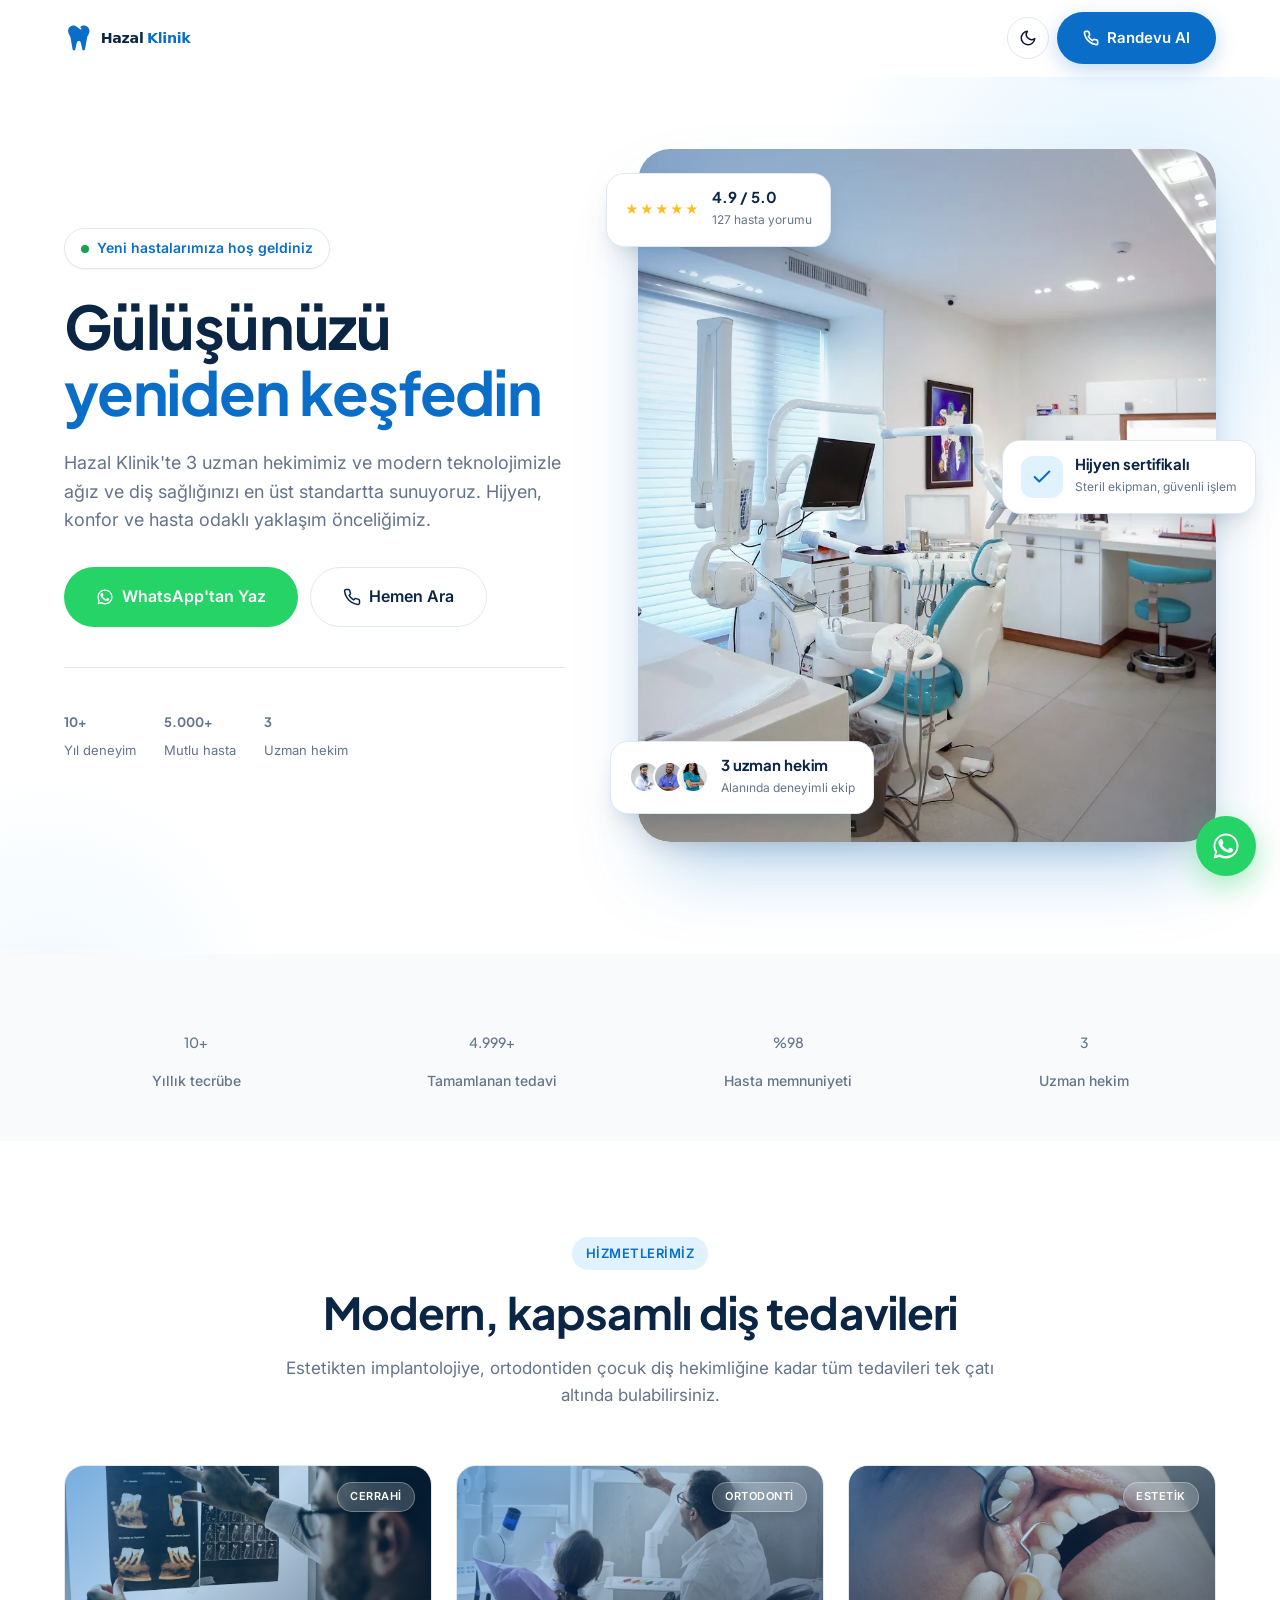
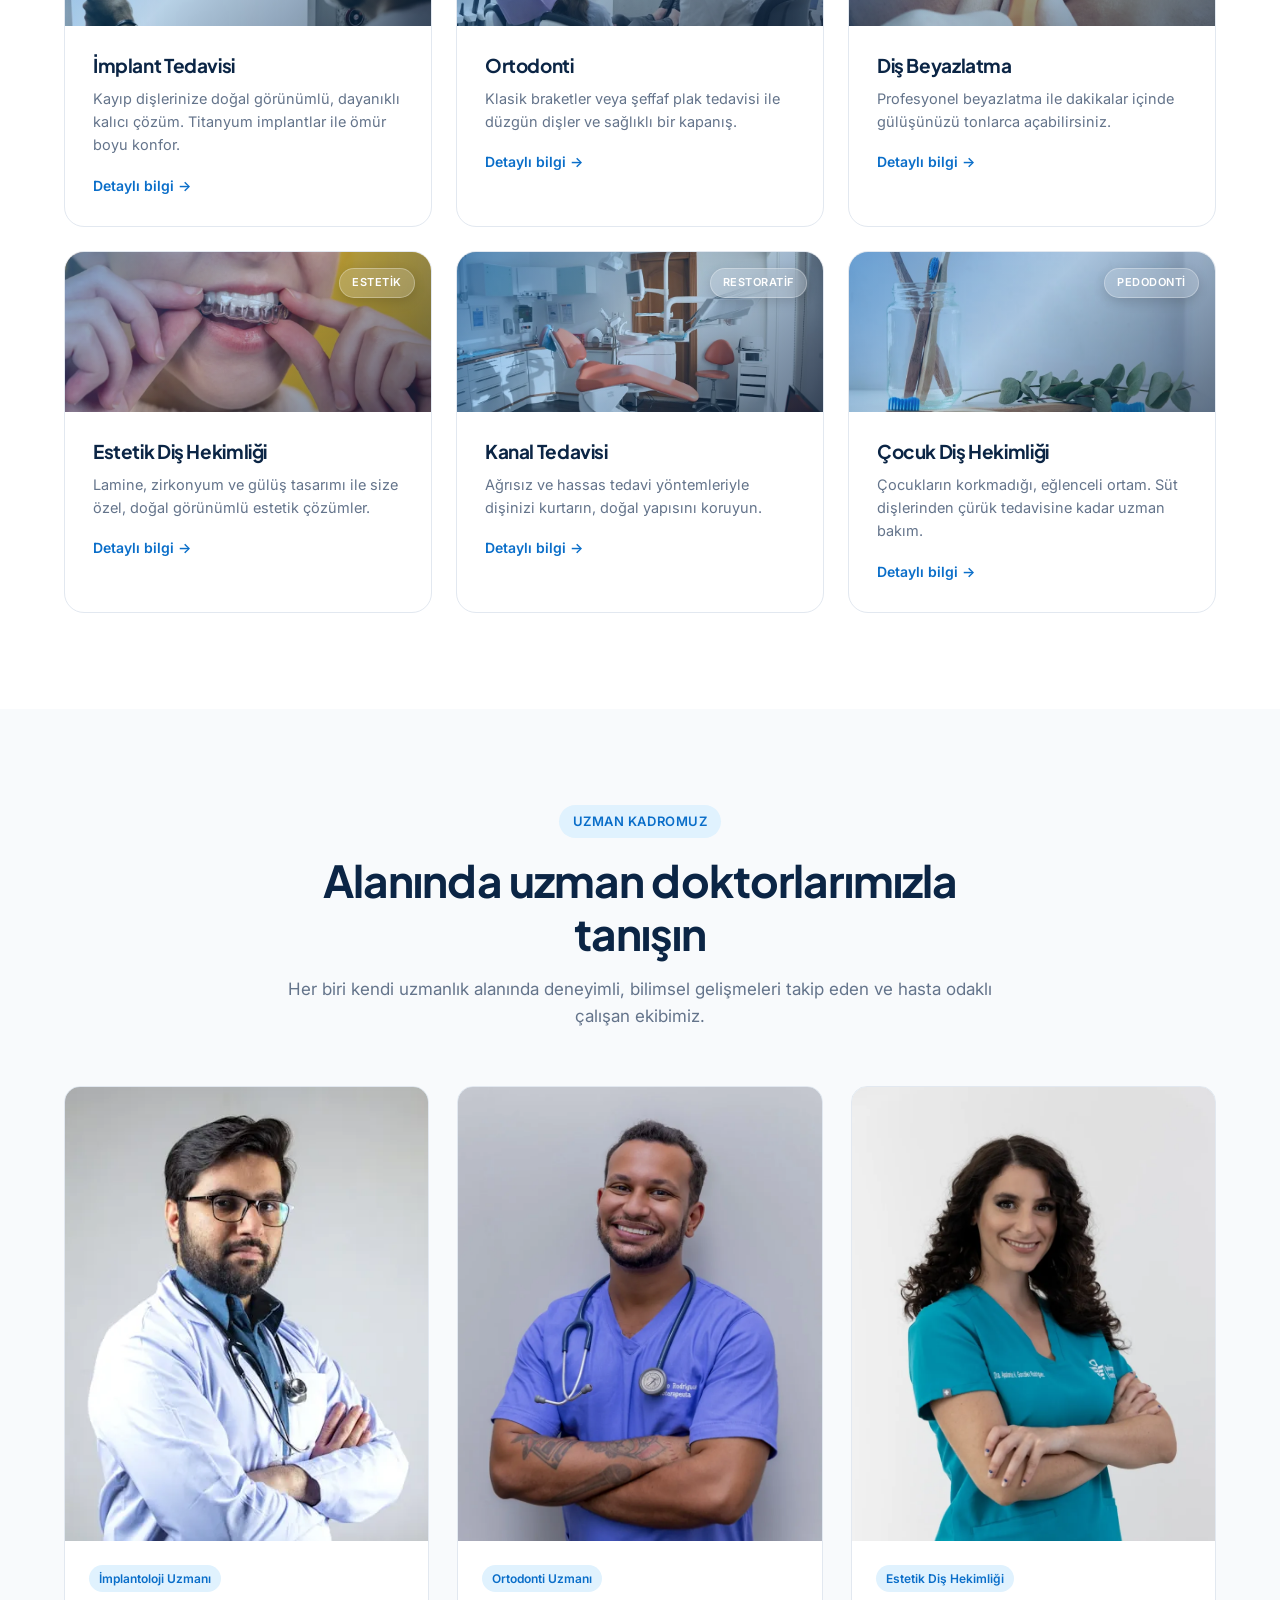
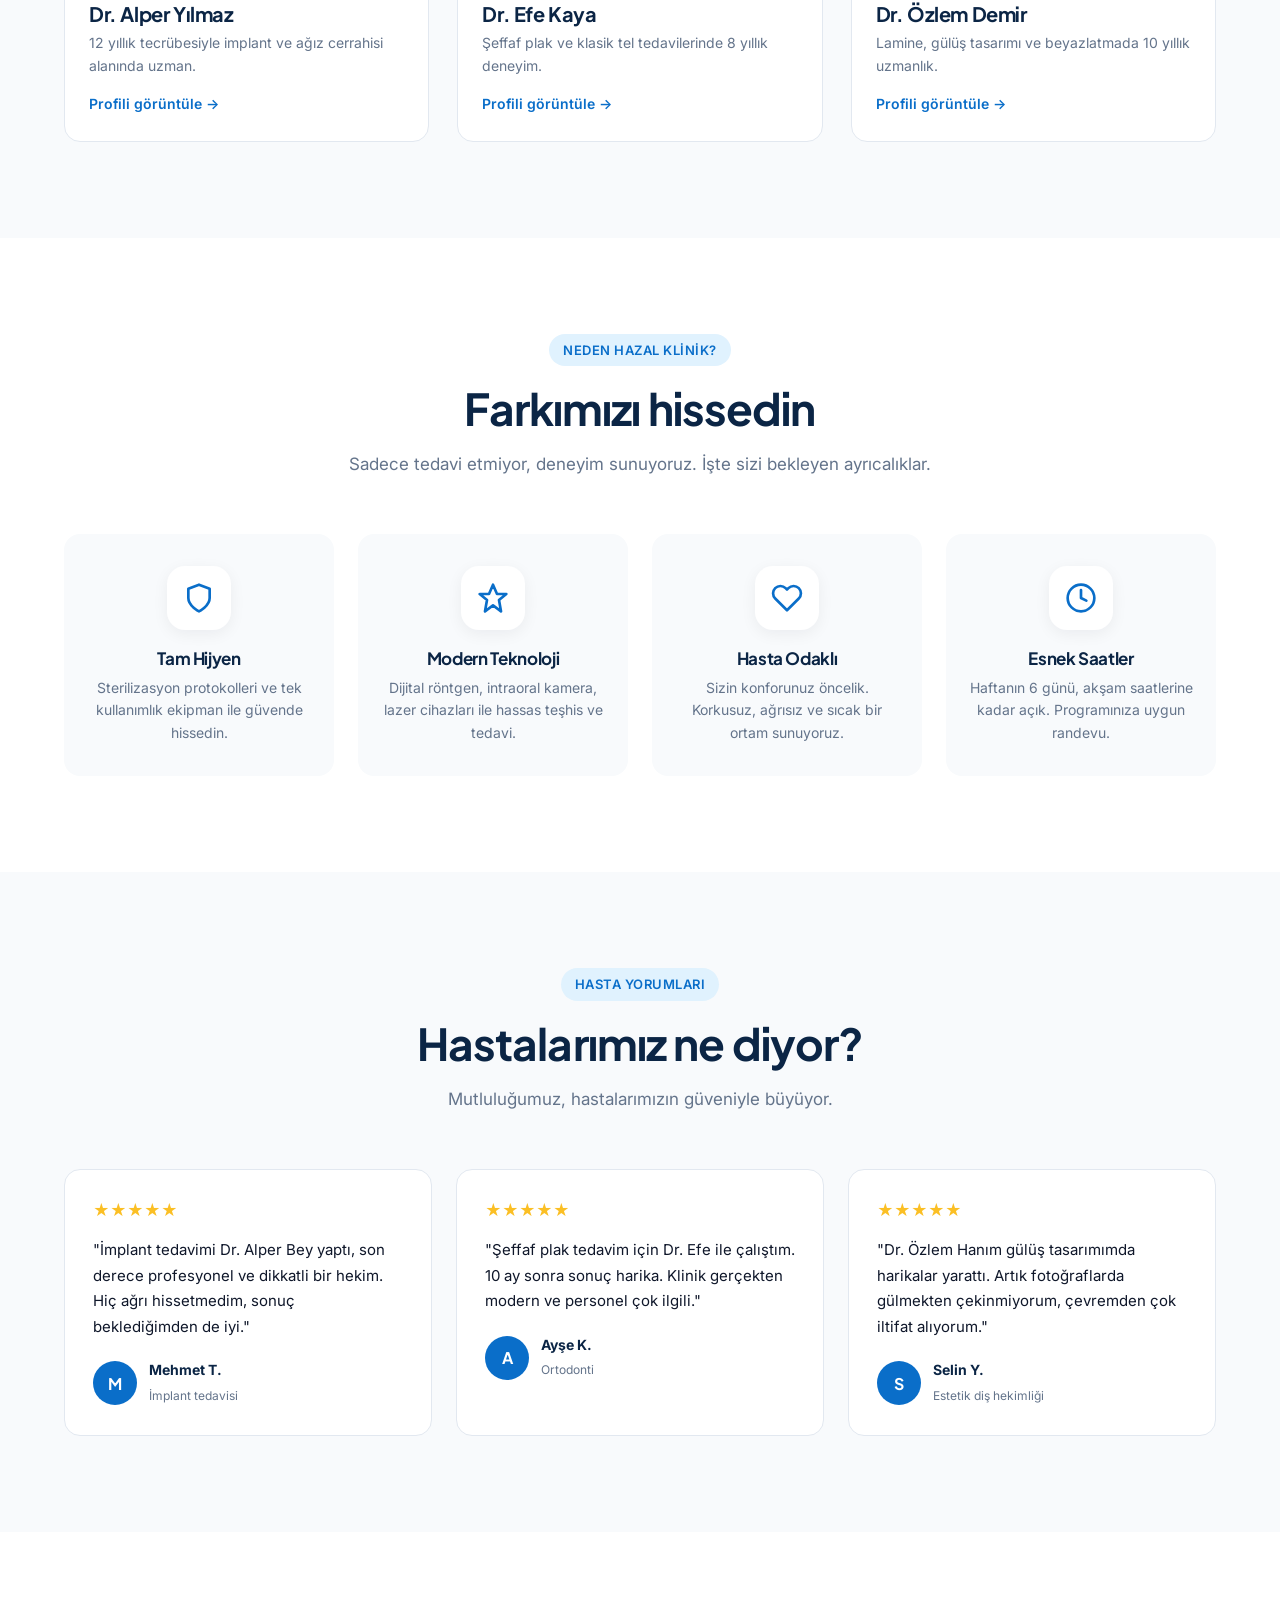
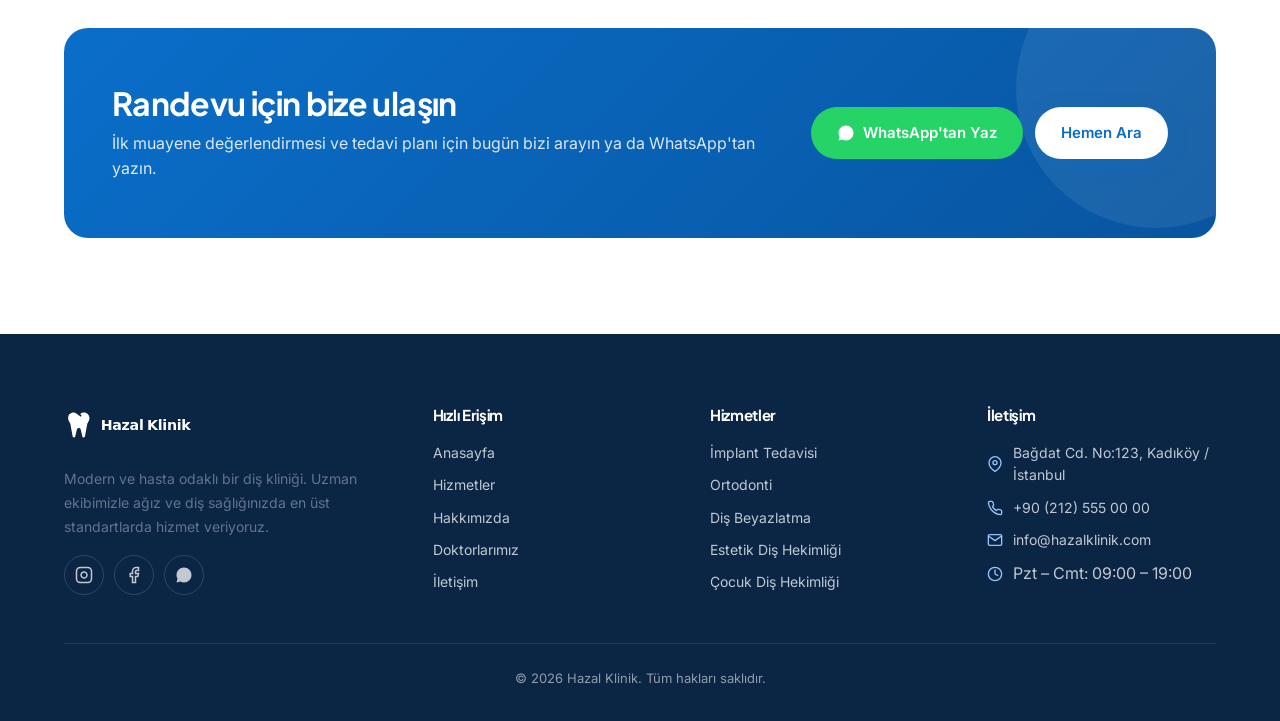
==== commit 2b166fc2: "Refactor mobile menu as body-level overlay - Move <nav> out of <header> into a separate #mobileMenu " ====
--- a/index.html
+++ b/index.html
@@ -13,7 +13,7 @@
   <link rel="preconnect" href="https://fonts.googleapis.com">
   <link rel="preconnect" href="https://fonts.gstatic.com" crossorigin>
   <link href="https://fonts.googleapis.com/css2?family=Inter:wght@400;500;600&family=Plus+Jakarta+Sans:wght@500;600;700;800&display=swap" rel="stylesheet">
-  <link rel="stylesheet" href="css/style.css">
+  <link rel="stylesheet" href="css/style.css?v=1779195297">
   <script>
     (function() {
       try {
@@ -32,15 +32,6 @@
       <img class="logo-light" src="assets/images/logo.svg" alt="Hazal Klinik" width="260" height="64">
       <img class="logo-dark" src="assets/images/logo-dark.svg" alt="Hazal Klinik" width="260" height="64">
     </a>
-    <nav class="site-nav" id="siteNav" aria-label="Ana menü">
-      <ul class="nav-links">
-        <li><a href="index.html" class="active">Anasayfa</a></li>
-        <li><a href="hizmetler.html">Hizmetler</a></li>
-        <li><a href="hakkimizda.html">Hakkımızda</a></li>
-        <li><a href="doktorlar.html">Doktorlarımız</a></li>
-        <li><a href="iletisim.html">İletişim</a></li>
-      </ul>
-    </nav>
     <div class="nav-cta">
       <button class="theme-toggle" id="themeToggle" type="button" aria-label="Koyu temaya geç" title="Tema değiştir">
         <svg class="icon-moon" viewBox="0 0 24 24" fill="none" stroke="currentColor" stroke-width="2" stroke-linecap="round" stroke-linejoin="round" aria-hidden="true"><path d="M21 12.79A9 9 0 1 1 11.21 3 7 7 0 0 0 21 12.79z"/></svg>
@@ -51,7 +42,7 @@
         Randevu Al
       </a>
       <button class="nav-toggle" id="navToggle" aria-label="Menüyü aç/kapa" aria-expanded="false">
-        <svg viewBox="0 0 24 24" fill="none" stroke="currentColor" stroke-width="2" stroke-linecap="round" stroke-linejoin="round"><line x1="3" y1="6" x2="21" y2="6"/><line x1="3" y1="12" x2="21" y2="12"/><line x1="3" y1="18" x2="21" y2="18"/></svg>
+        <svg class="icon-open" viewBox="0 0 24 24" fill="none" stroke="currentColor" stroke-width="2" stroke-linecap="round" stroke-linejoin="round" aria-hidden="true"><line x1="3" y1="6" x2="21" y2="6"/><line x1="3" y1="12" x2="21" y2="12"/><line x1="3" y1="18" x2="21" y2="18"/></svg><svg class="icon-close" viewBox="0 0 24 24" fill="none" stroke="currentColor" stroke-width="2" stroke-linecap="round" stroke-linejoin="round" aria-hidden="true"><line x1="18" y1="6" x2="6" y2="18"/><line x1="6" y1="6" x2="18" y2="18"/></svg>
       </button>
     </div>
   </div>
@@ -432,7 +423,27 @@
 <a href="https://wa.me/902125550000?text=Merhaba,%20randevu%20almak%20istiyorum." class="float-wa" target="_blank" rel="noopener" aria-label="WhatsApp'tan iletişim">
   <svg viewBox="0 0 24 24" fill="currentColor"><path d="M17.5 14.4c-.3-.2-1.8-.9-2-1-.3-.1-.5-.2-.7.2-.2.3-.8 1-.9 1.2-.2.2-.3.2-.6.1-.3-.2-1.3-.5-2.5-1.5-.9-.8-1.5-1.8-1.7-2.1-.2-.3 0-.5.1-.6.1-.1.3-.4.4-.5.1-.2.2-.3.3-.5.1-.2 0-.4 0-.5-.1-.2-.7-1.6-.9-2.2-.2-.6-.5-.5-.7-.5h-.6c-.2 0-.5.1-.8.4-.3.3-1 1-1 2.4 0 1.4 1 2.8 1.2 3 .1.2 2 3.1 4.9 4.3 2.9 1.2 2.9.8 3.4.7.5-.1 1.8-.7 2-1.4.2-.7.2-1.3.2-1.4-.1-.2-.3-.2-.6-.4zM12 2C6.5 2 2 6.5 2 12c0 1.8.5 3.5 1.3 5L2 22l5.1-1.3c1.5.8 3.2 1.3 4.9 1.3 5.5 0 10-4.5 10-10S17.5 2 12 2zm0 18c-1.6 0-3.1-.4-4.4-1.2l-.3-.2-3.2.8.9-3.1-.2-.3C3.9 14.7 3.5 13.4 3.5 12c0-4.7 3.8-8.5 8.5-8.5s8.5 3.8 8.5 8.5-3.8 8-8.5 8z"/></svg>
 </a>
-
-<script src="js/main.js"></script>
+<!-- Mobile menu (outside header to escape sticky/blur stacking context) -->
+<div class="mobile-menu" id="mobileMenu" role="dialog" aria-modal="true" aria-label="Ana menü" hidden>
+  <button class="mobile-menu-close" id="mobileMenuClose" type="button" aria-label="Menüyü kapat">
+    <svg viewBox="0 0 24 24" fill="none" stroke="currentColor" stroke-width="2" stroke-linecap="round" stroke-linejoin="round" aria-hidden="true"><line x1="18" y1="6" x2="6" y2="18"/><line x1="6" y1="6" x2="18" y2="18"/></svg>
+  </button>
+  <nav class="mobile-menu-nav" aria-label="Mobil menü">
+    <ul>
+      <li><a href="index.html" class="active">Anasayfa</a></li>
+      <li><a href="hizmetler.html">Hizmetler</a></li>
+      <li><a href="hakkimizda.html">Hakkımızda</a></li>
+      <li><a href="doktorlar.html">Doktorlarımız</a></li>
+      <li><a href="iletisim.html">İletişim</a></li>
+    </ul>
+    <div class="mobile-menu-ctas">
+      <a href="tel:+902125550000" class="btn btn-primary">Randevu Al</a>
+      <a href="https://wa.me/902125550000?text=Merhaba,%20randevu%20almak%20istiyorum." class="btn btn-whatsapp" target="_blank" rel="noopener">WhatsApp'tan Yaz</a>
+    </div>
+
+<script src="js/main.js?v=1779195297"></script>
+  </nav>
+</div>
+
 </body>
 </html>
--- a/css/style.css
+++ b/css/style.css
@@ -159,6 +159,100 @@
   align-items: center; justify-content: center;
 }
 .nav-toggle svg { width: 24px; height: 24px; }
+.nav-toggle .icon-close { display: none; }
+body.menu-open .nav-toggle .icon-open { display: none; }
+body.menu-open .nav-toggle .icon-close { display: block; }
+
+/* ============ MOBILE MENU OVERLAY (body-level, not in header) ============ */
+.mobile-menu {
+  position: fixed;
+  inset: 0;
+  background: #ffffff;
+  z-index: 9999;
+  display: flex;
+  flex-direction: column;
+  opacity: 0;
+  visibility: hidden;
+  transition: opacity .25s ease, visibility .25s;
+}
+.mobile-menu[hidden] { display: none !important; }
+[data-theme="dark"] .mobile-menu { background: #0b1220; }
+.mobile-menu.open { opacity: 1; visibility: visible; }
+body.menu-open { overflow: hidden; }
+.mobile-menu-close {
+  position: absolute;
+  top: 18px;
+  right: 18px;
+  width: 44px; height: 44px;
+  border-radius: 50%;
+  display: flex;
+  align-items: center;
+  justify-content: center;
+  background: var(--c-bg-alt);
+  color: var(--c-text);
+  border: 1px solid var(--c-border);
+  z-index: 2;
+  cursor: pointer;
+}
+.mobile-menu-close svg { width: 22px; height: 22px; }
+.mobile-menu-nav {
+  flex: 1;
+  display: flex;
+  flex-direction: column;
+  justify-content: center;
+  padding: 80px 28px 40px;
+  max-width: 480px;
+  width: 100%;
+  margin: 0 auto;
+}
+.mobile-menu-nav ul { display: flex; flex-direction: column; gap: 0; margin-bottom: 32px; }
+.mobile-menu-nav ul li { border-bottom: 1px solid var(--c-border); }
+.mobile-menu-nav ul li:last-child { border-bottom: 0; }
+.mobile-menu-nav a {
+  display: flex;
+  align-items: center;
+  justify-content: space-between;
+  padding: 20px 4px;
+  font-size: 22px;
+  font-weight: 600;
+  font-family: var(--font-head);
+  color: var(--c-text);
+  letter-spacing: -0.01em;
+  transition: color .2s ease, padding-left .25s ease;
+}
+.mobile-menu-nav a::after {
+  content: "→";
+  color: var(--c-primary);
+  opacity: 0;
+  transform: translateX(-8px);
+  transition: opacity .25s ease, transform .25s ease;
+}
+.mobile-menu-nav a:hover,
+.mobile-menu-nav a.active {
+  color: var(--c-primary);
+  padding-left: 8px;
+}
+.mobile-menu-nav a:hover::after,
+.mobile-menu-nav a.active::after {
+  opacity: 1;
+  transform: none;
+}
+.mobile-menu-ctas {
+  display: flex;
+  flex-direction: column;
+  gap: 12px;
+}
+.mobile-menu-ctas .btn {
+  width: 100%;
+  justify-content: center;
+  padding: 16px;
+  font-size: 16px;
+}
+
+/* Desktop: menüyü tamamen gizle */
+@media (min-width: 721px) {
+  .mobile-menu { display: none !important; }
+}
 
 /* Theme toggle */
 .theme-toggle {
@@ -840,29 +934,36 @@
   .nav-links { display: none; }
   .nav-toggle { display: inline-flex; }
   .nav-cta .btn { display: none; }
-  .site-nav.open .nav-links {
-    display: flex;
-    position: absolute;
-    top: var(--header-h);
-    left: 16px; right: 16px;
-    flex-direction: column;
-    align-items: stretch;
-    background: var(--c-surface);
-    border: 1px solid var(--c-border);
-    border-radius: var(--radius);
-    padding: 12px;
-    box-shadow: var(--shadow-lg);
-    gap: 4px;
-  }
-  .site-nav.open .nav-links a { padding: 14px 16px; }
   .services-grid, .doctors-grid, .testimonials-grid, .pillars-grid, .values-grid, .trust-grid { grid-template-columns: 1fr; }
   .cta-banner { grid-template-columns: 1fr; padding: 40px 28px; text-align: center; }
   .cta-banner .ctas { justify-content: center; flex-wrap: wrap; }
-  .hero-mini { flex-wrap: wrap; gap: 18px; }
-  .hero-card.hc-1, .hero-card.hc-2, .hero-card.hc-3 { left: 16px; right: 16px; max-width: none; animation: none; }
-  .hero-card.hc-1 { top: 16px; }
-  .hero-card.hc-2 { display: none; }
-  .hero-card.hc-3 { bottom: 16px; top: auto; }
+
+  /* Hero mini istatistikler - grid'e çevrildi (üçe üç satır) */
+  .hero-mini {
+    display: grid;
+    grid-template-columns: repeat(3, 1fr);
+    gap: 12px;
+    padding-top: 24px;
+    text-align: left;
+  }
+  .hero-mini > div strong { font-size: 22px; }
+  .hero-mini > div span { font-size: 12px; line-height: 1.3; display: block; }
+
+  /* Mobilde hero floating kartlarını gizle - hero-mini zaten istatistikleri taşıyor */
+  .hero-card.hc-1, .hero-card.hc-2, .hero-card.hc-3 { display: none; }
+
+  /* Mobilde hero — görsel önce gelsin, daha kompakt yükseklik */
+  .hero-grid { gap: 28px; }
+  .hero-content { order: 2; }
+  .hero-visual {
+    order: 1;
+    max-width: none;
+    aspect-ratio: 16 / 11;
+    border-radius: 20px;
+    margin: 0 -8px;
+  }
+  .hero h1 { font-size: clamp(2rem, 8vw, 2.5rem); }
+  .hero-lede { font-size: 16px; }
   .footer-grid { grid-template-columns: 1fr; gap: 32px; }
   .float-wa { right: 16px; bottom: 16px; width: 54px; height: 54px; }
   .doctor-row .body { padding: 24px; }
